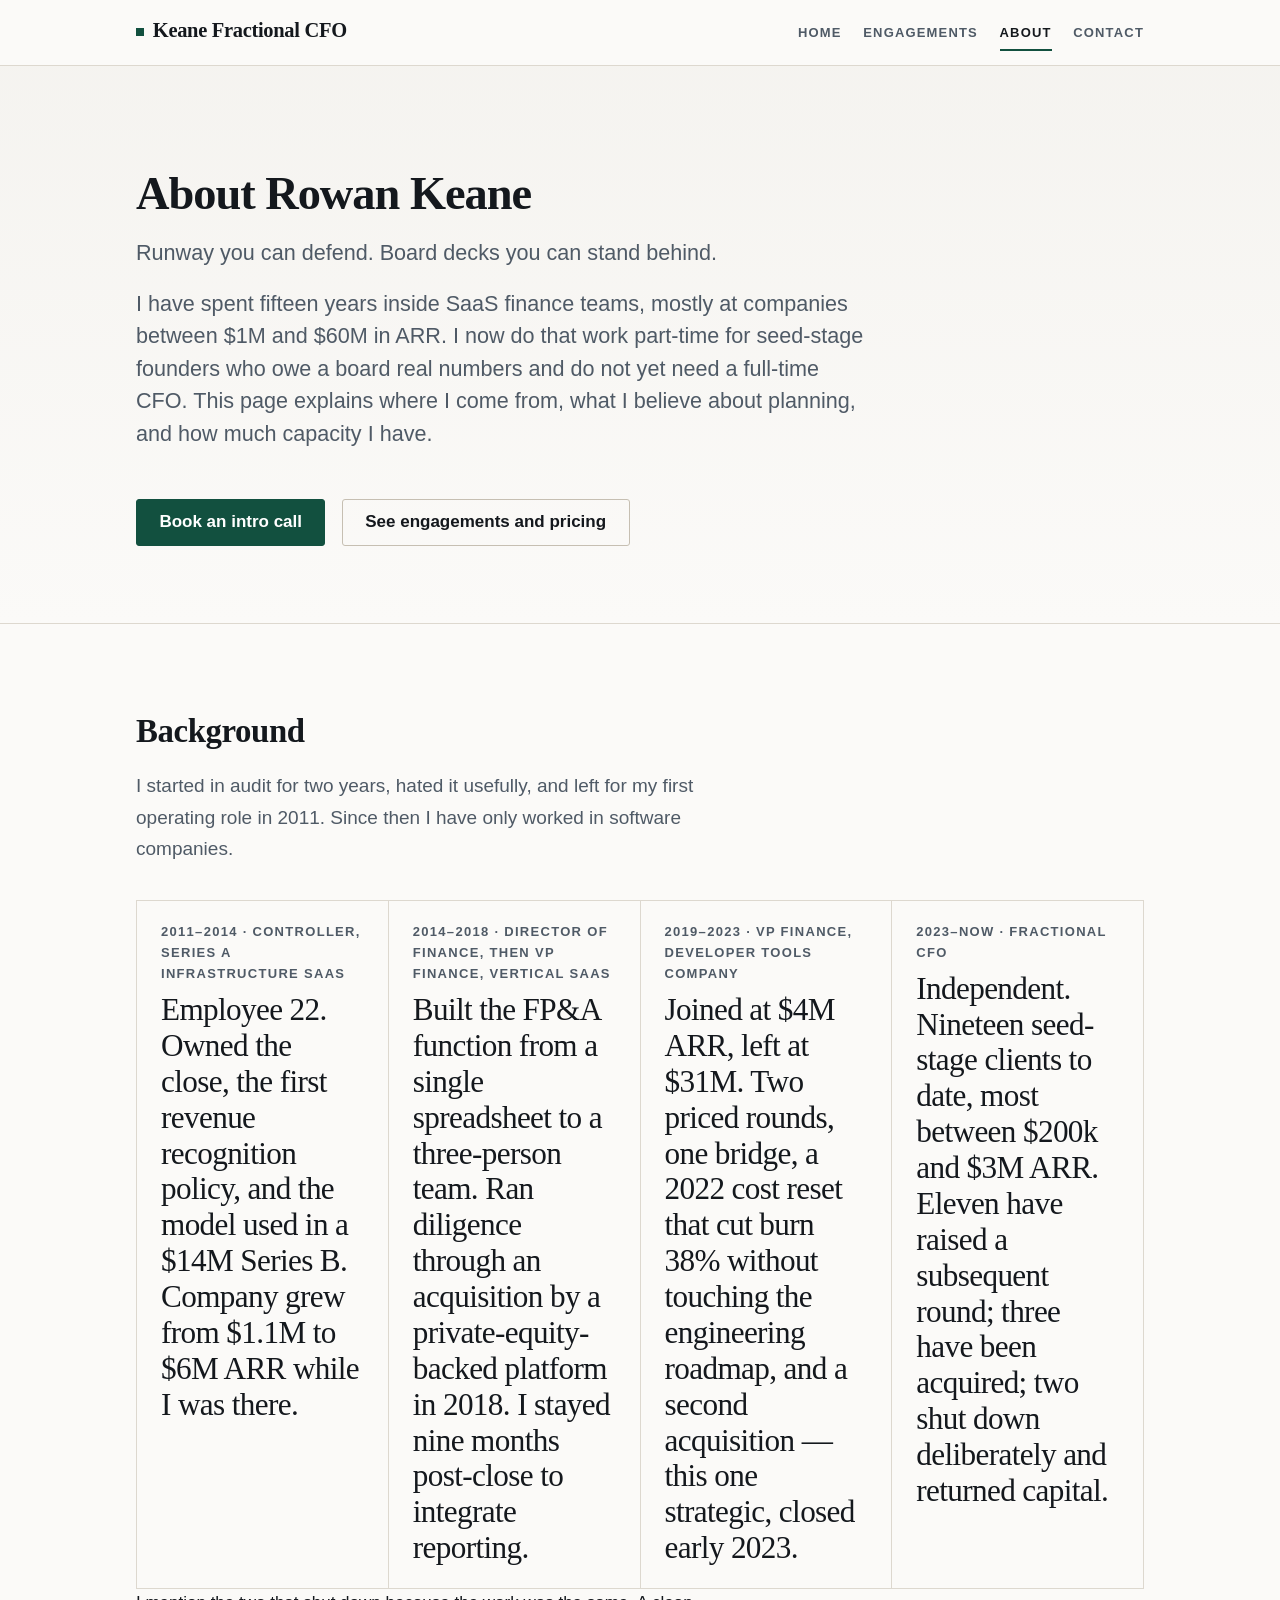
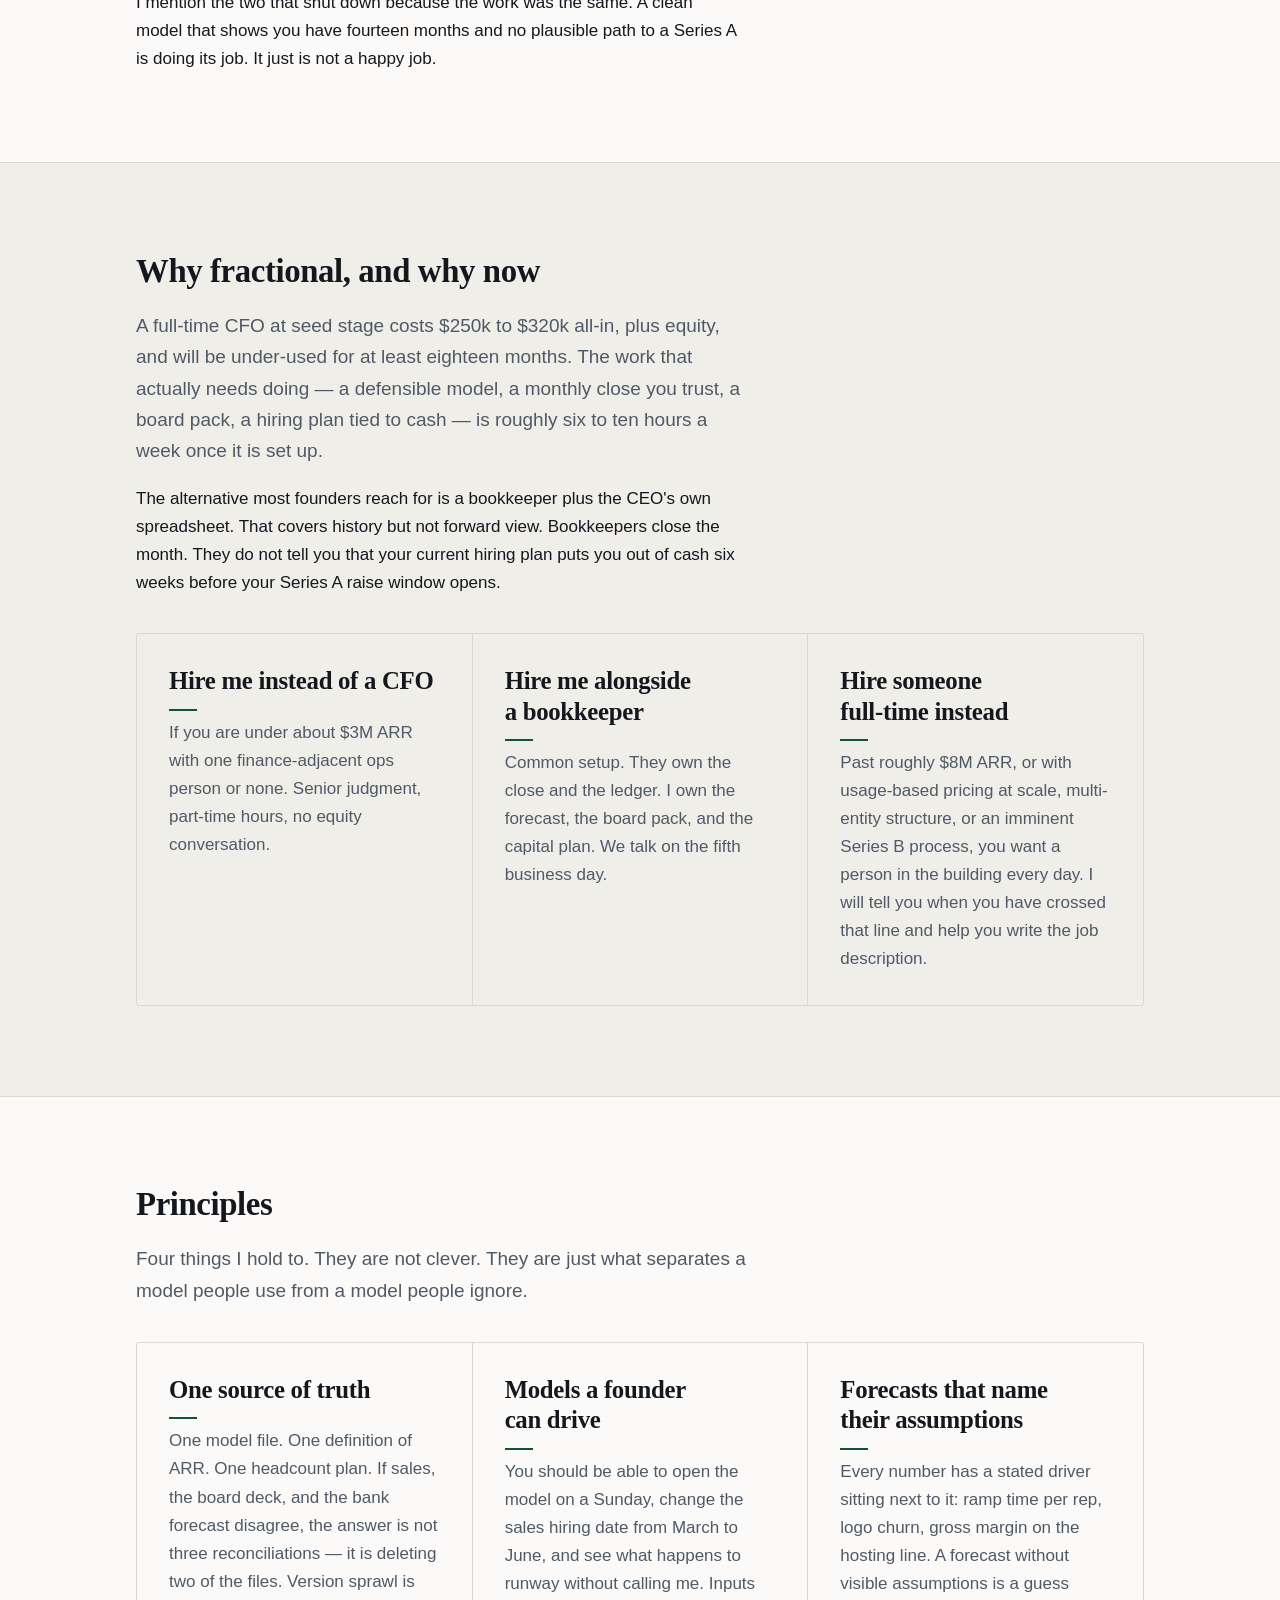
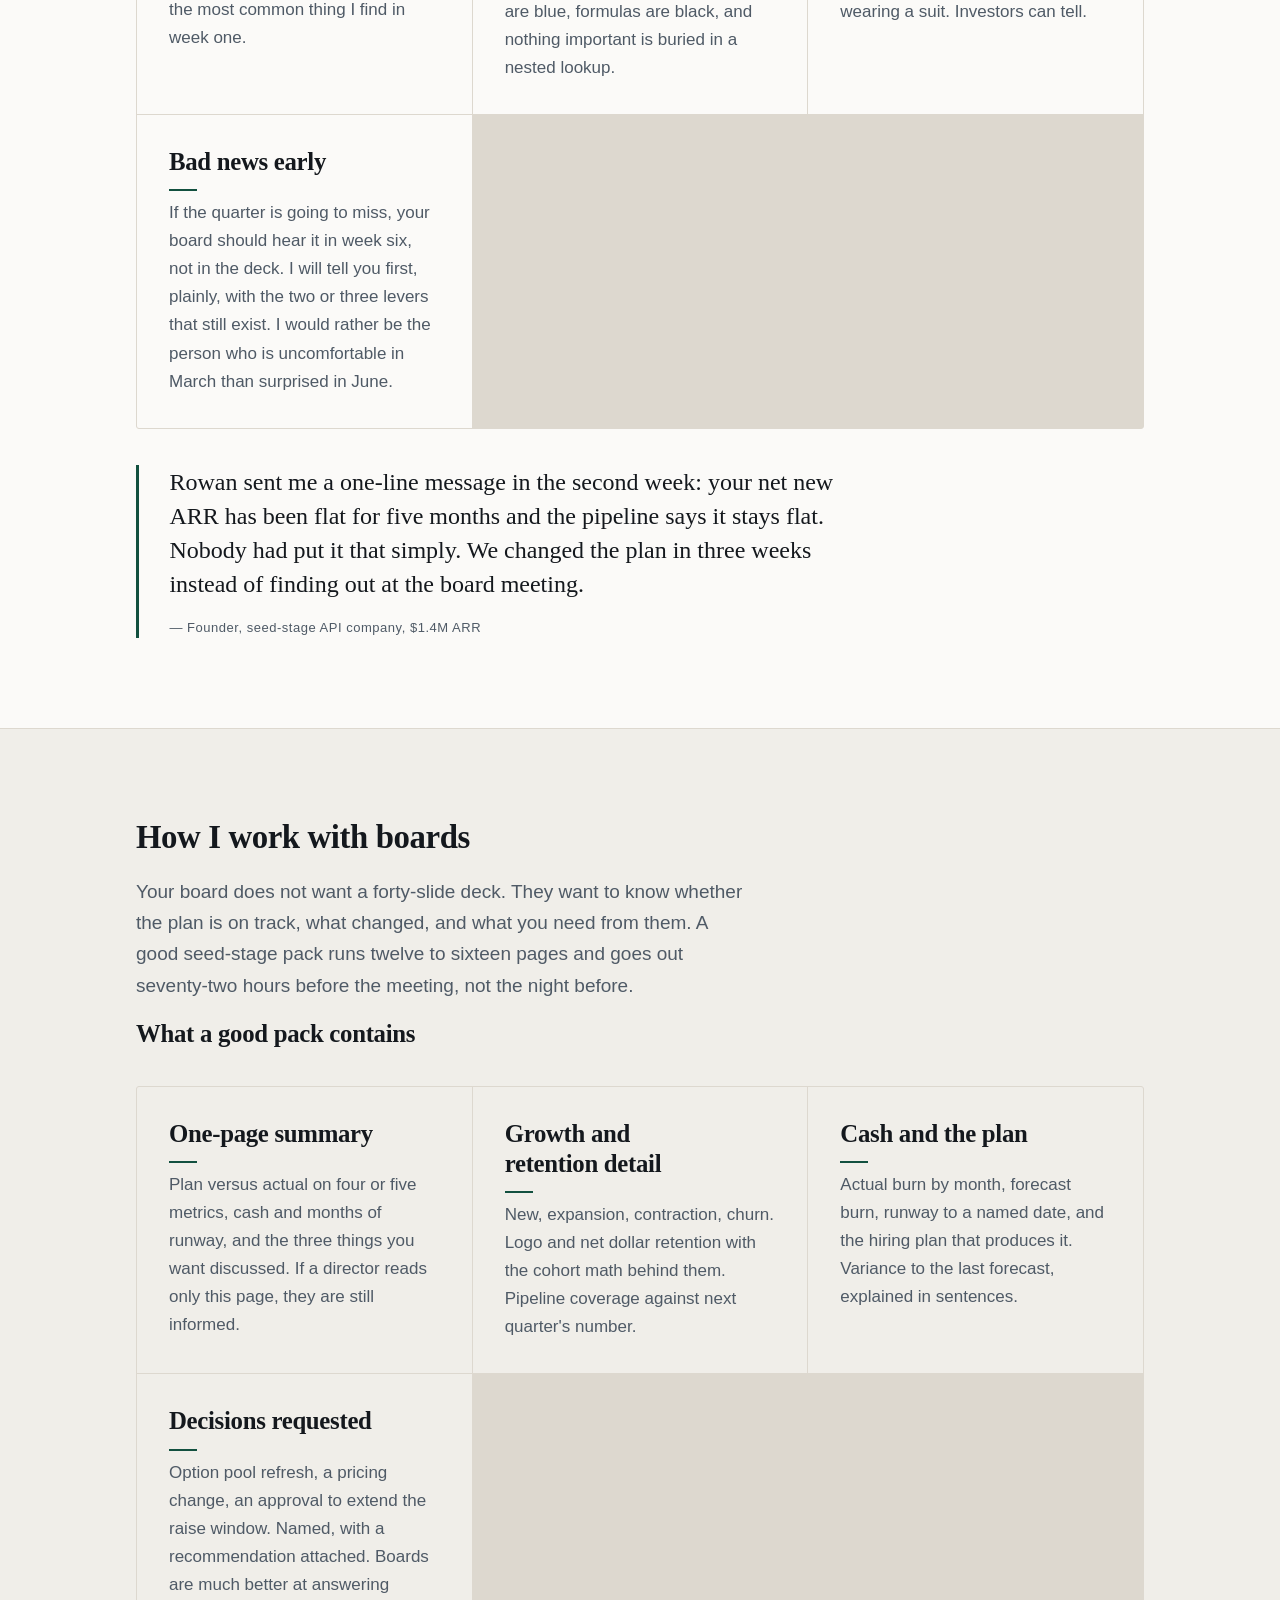
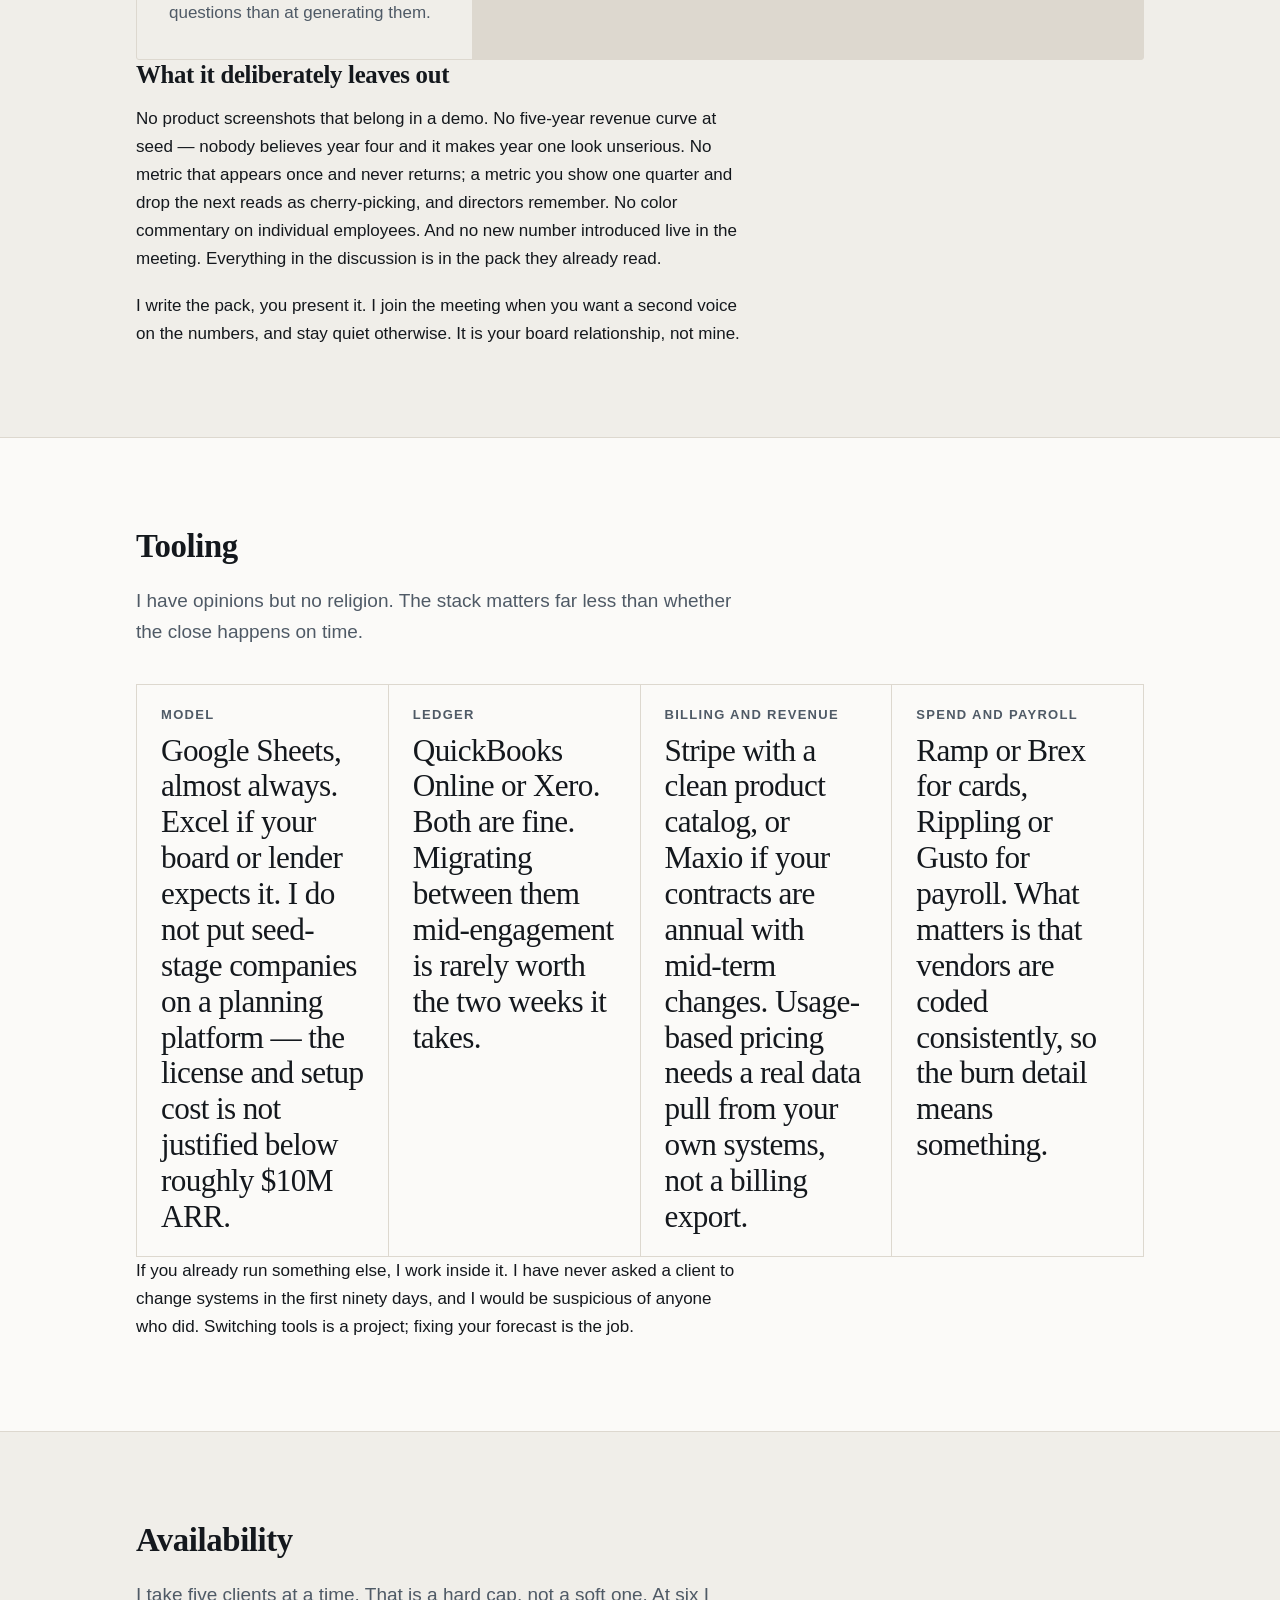
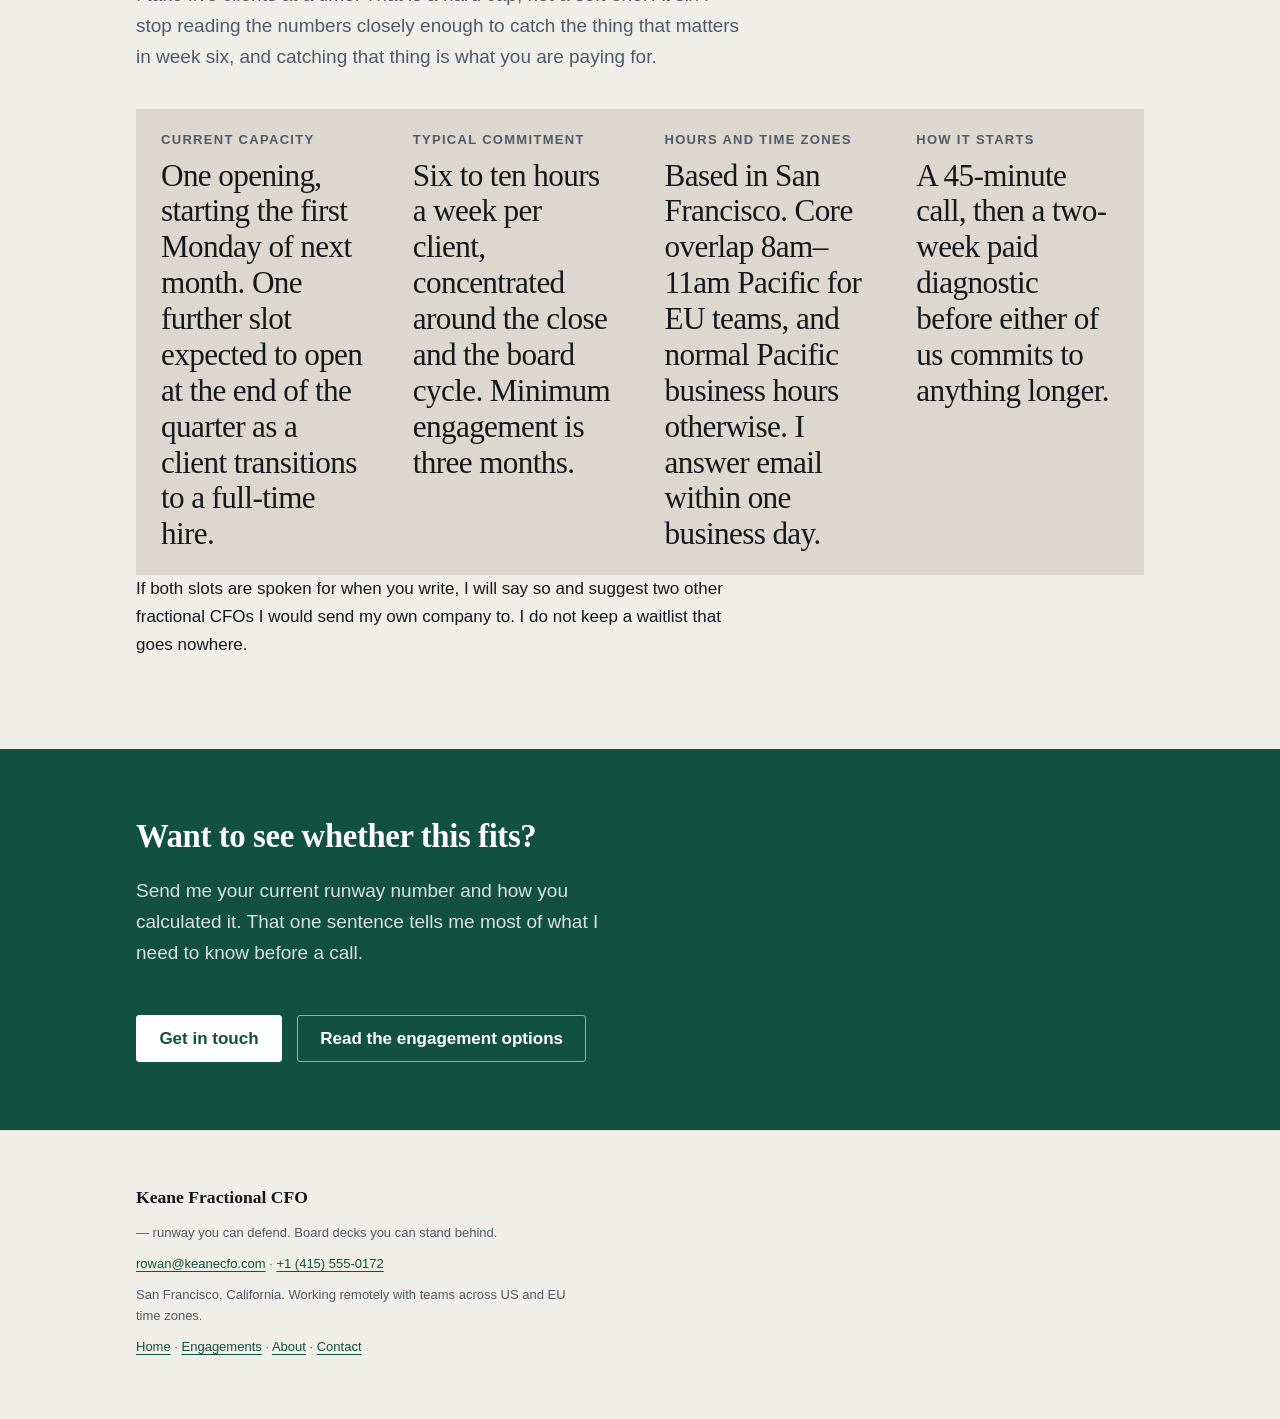
==== about.html @ 06bc9f2e "Publish Keane Fractional CFO — revision 1 Generated 4 pages for Keane Fractional CFO." ====
<!DOCTYPE html>
<html lang="en">
<head>
<meta charset="utf-8">
<meta name="viewport" content="width=device-width, initial-scale=1">
<title>About Rowan Keane — Operator Background | Keane Fractional CFO</title>
<meta name="description" content="Fifteen years in SaaS finance, from Series A controller to VP Finance through two acquisitions. How Rowan Keane builds models, runs board packs, and works with seed-stage founders.">
<link rel="stylesheet" href="assets/styles.css">
</head>
<body>
<header class="site-header">
  <div class="container header-inner">
    <a class="brand" href="index.html">Keane Fractional CFO</a>
    <nav class="site-nav">
      <a href="index.html">Home</a>
      <a href="engagements.html">Engagements</a>
      <a href="about.html" class="is-current">About</a>
      <a href="contact.html">Contact</a>
    </nav>
  </div>
</header>

<main>

  <section class="hero">
    <div class="container">
      <h1>About Rowan Keane</h1>
      <p>Runway you can defend. Board decks you can stand behind.</p>
      <p>I have spent fifteen years inside SaaS finance teams, mostly at companies between $1M and $60M in ARR. I now do that work part-time for seed-stage founders who owe a board real numbers and do not yet need a full-time CFO. This page explains where I come from, what I believe about planning, and how much capacity I have.</p>
      <p>
        <a class="button button-primary" href="contact.html">Book an intro call</a>
        <a class="button button-secondary" href="engagements.html">See engagements and pricing</a>
      </p>
    </div>
  </section>

  <section class="section">
    <div class="container">
      <h2>Background</h2>
      <p>I started in audit for two years, hated it usefully, and left for my first operating role in 2011. Since then I have only worked in software companies.</p>
      <dl class="facts">
        <div class="fact">
          <dt>2011–2014 · Controller, Series A infrastructure SaaS</dt>
          <dd>Employee 22. Owned the close, the first revenue recognition policy, and the model used in a $14M Series B. Company grew from $1.1M to $6M ARR while I was there.</dd>
        </div>
        <div class="fact">
          <dt>2014–2018 · Director of Finance, then VP Finance, vertical SaaS</dt>
          <dd>Built the FP&amp;A function from a single spreadsheet to a three-person team. Ran diligence through an acquisition by a private-equity-backed platform in 2018. I stayed nine months post-close to integrate reporting.</dd>
        </div>
        <div class="fact">
          <dt>2019–2023 · VP Finance, developer tools company</dt>
          <dd>Joined at $4M ARR, left at $31M. Two priced rounds, one bridge, a 2022 cost reset that cut burn 38% without touching the engineering roadmap, and a second acquisition — this one strategic, closed early 2023.</dd>
        </div>
        <div class="fact">
          <dt>2023–now · Fractional CFO</dt>
          <dd>Independent. Nineteen seed-stage clients to date, most between $200k and $3M ARR. Eleven have raised a subsequent round; three have been acquired; two shut down deliberately and returned capital.</dd>
        </div>
      </dl>
      <p>I mention the two that shut down because the work was the same. A clean model that shows you have fourteen months and no plausible path to a Series A is doing its job. It just is not a happy job.</p>
    </div>
  </section>

  <section class="section section-alt">
    <div class="container">
      <h2>Why fractional, and why now</h2>
      <p>A full-time CFO at seed stage costs $250k to $320k all-in, plus equity, and will be under-used for at least eighteen months. The work that actually needs doing — a defensible model, a monthly close you trust, a board pack, a hiring plan tied to cash — is roughly six to ten hours a week once it is set up.</p>
      <p>The alternative most founders reach for is a bookkeeper plus the CEO's own spreadsheet. That covers history but not forward view. Bookkeepers close the month. They do not tell you that your current hiring plan puts you out of cash six weeks before your Series A raise window opens.</p>
      <ul class="card-grid">
        <li class="card">
          <h3>Hire me instead of a CFO</h3>
          <p>If you are under about $3M ARR with one finance-adjacent ops person or none. Senior judgment, part-time hours, no equity conversation.</p>
        </li>
        <li class="card">
          <h3>Hire me alongside a bookkeeper</h3>
          <p>Common setup. They own the close and the ledger. I own the forecast, the board pack, and the capital plan. We talk on the fifth business day.</p>
        </li>
        <li class="card">
          <h3>Hire someone full-time instead</h3>
          <p>Past roughly $8M ARR, or with usage-based pricing at scale, multi-entity structure, or an imminent Series B process, you want a person in the building every day. I will tell you when you have crossed that line and help you write the job description.</p>
        </li>
      </ul>
    </div>
  </section>

  <section class="section">
    <div class="container">
      <h2>Principles</h2>
      <p>Four things I hold to. They are not clever. They are just what separates a model people use from a model people ignore.</p>
      <ul class="card-grid">
        <li class="card">
          <h3>One source of truth</h3>
          <p>One model file. One definition of ARR. One headcount plan. If sales, the board deck, and the bank forecast disagree, the answer is not three reconciliations — it is deleting two of the files. Version sprawl is the most common thing I find in week one.</p>
        </li>
        <li class="card">
          <h3>Models a founder can drive</h3>
          <p>You should be able to open the model on a Sunday, change the sales hiring date from March to June, and see what happens to runway without calling me. Inputs are blue, formulas are black, and nothing important is buried in a nested lookup.</p>
        </li>
        <li class="card">
          <h3>Forecasts that name their assumptions</h3>
          <p>Every number has a stated driver sitting next to it: ramp time per rep, logo churn, gross margin on the hosting line. A forecast without visible assumptions is a guess wearing a suit. Investors can tell.</p>
        </li>
        <li class="card">
          <h3>Bad news early</h3>
          <p>If the quarter is going to miss, your board should hear it in week six, not in the deck. I will tell you first, plainly, with the two or three levers that still exist. I would rather be the person who is uncomfortable in March than surprised in June.</p>
        </li>
      </ul>
      <blockquote class="quote">
        <p>Rowan sent me a one-line message in the second week: your net new ARR has been flat for five months and the pipeline says it stays flat. Nobody had put it that simply. We changed the plan in three weeks instead of finding out at the board meeting.</p>
        <cite>Founder, seed-stage API company, $1.4M ARR</cite>
      </blockquote>
    </div>
  </section>

  <section class="section section-alt">
    <div class="container">
      <h2>How I work with boards</h2>
      <p>Your board does not want a forty-slide deck. They want to know whether the plan is on track, what changed, and what you need from them. A good seed-stage pack runs twelve to sixteen pages and goes out seventy-two hours before the meeting, not the night before.</p>
      <h3>What a good pack contains</h3>
      <ul class="card-grid">
        <li class="card">
          <h3>One-page summary</h3>
          <p>Plan versus actual on four or five metrics, cash and months of runway, and the three things you want discussed. If a director reads only this page, they are still informed.</p>
        </li>
        <li class="card">
          <h3>Growth and retention detail</h3>
          <p>New, expansion, contraction, churn. Logo and net dollar retention with the cohort math behind them. Pipeline coverage against next quarter's number.</p>
        </li>
        <li class="card">
          <h3>Cash and the plan</h3>
          <p>Actual burn by month, forecast burn, runway to a named date, and the hiring plan that produces it. Variance to the last forecast, explained in sentences.</p>
        </li>
        <li class="card">
          <h3>Decisions requested</h3>
          <p>Option pool refresh, a pricing change, an approval to extend the raise window. Named, with a recommendation attached. Boards are much better at answering questions than at generating them.</p>
        </li>
      </ul>
      <h3>What it deliberately leaves out</h3>
      <p>No product screenshots that belong in a demo. No five-year revenue curve at seed — nobody believes year four and it makes year one look unserious. No metric that appears once and never returns; a metric you show one quarter and drop the next reads as cherry-picking, and directors remember. No color commentary on individual employees. And no new number introduced live in the meeting. Everything in the discussion is in the pack they already read.</p>
      <p>I write the pack, you present it. I join the meeting when you want a second voice on the numbers, and stay quiet otherwise. It is your board relationship, not mine.</p>
    </div>
  </section>

  <section class="section">
    <div class="container">
      <h2>Tooling</h2>
      <p>I have opinions but no religion. The stack matters far less than whether the close happens on time.</p>
      <dl class="facts">
        <div class="fact">
          <dt>Model</dt>
          <dd>Google Sheets, almost always. Excel if your board or lender expects it. I do not put seed-stage companies on a planning platform — the license and setup cost is not justified below roughly $10M ARR.</dd>
        </div>
        <div class="fact">
          <dt>Ledger</dt>
          <dd>QuickBooks Online or Xero. Both are fine. Migrating between them mid-engagement is rarely worth the two weeks it takes.</dd>
        </div>
        <div class="fact">
          <dt>Billing and revenue</dt>
          <dd>Stripe with a clean product catalog, or Maxio if your contracts are annual with mid-term changes. Usage-based pricing needs a real data pull from your own systems, not a billing export.</dd>
        </div>
        <div class="fact">
          <dt>Spend and payroll</dt>
          <dd>Ramp or Brex for cards, Rippling or Gusto for payroll. What matters is that vendors are coded consistently, so the burn detail means something.</dd>
        </div>
      </dl>
      <p>If you already run something else, I work inside it. I have never asked a client to change systems in the first ninety days, and I would be suspicious of anyone who did. Switching tools is a project; fixing your forecast is the job.</p>
    </div>
  </section>

  <section class="section section-alt">
    <div class="container">
      <h2>Availability</h2>
      <p>I take five clients at a time. That is a hard cap, not a soft one. At six I stop reading the numbers closely enough to catch the thing that matters in week six, and catching that thing is what you are paying for.</p>
      <dl class="facts">
        <div class="fact">
          <dt>Current capacity</dt>
          <dd>One opening, starting the first Monday of next month. One further slot expected to open at the end of the quarter as a client transitions to a full-time hire.</dd>
        </div>
        <div class="fact">
          <dt>Typical commitment</dt>
          <dd>Six to ten hours a week per client, concentrated around the close and the board cycle. Minimum engagement is three months.</dd>
        </div>
        <div class="fact">
          <dt>Hours and time zones</dt>
          <dd>Based in San Francisco. Core overlap 8am–11am Pacific for EU teams, and normal Pacific business hours otherwise. I answer email within one business day.</dd>
        </div>
        <div class="fact">
          <dt>How it starts</dt>
          <dd>A 45-minute call, then a two-week paid diagnostic before either of us commits to anything longer.</dd>
        </div>
      </dl>
      <p>If both slots are spoken for when you write, I will say so and suggest two other fractional CFOs I would send my own company to. I do not keep a waitlist that goes nowhere.</p>
    </div>
  </section>

  <section class="cta">
    <div class="container">
      <h2>Want to see whether this fits?</h2>
      <p>Send me your current runway number and how you calculated it. That one sentence tells me most of what I need to know before a call.</p>
      <p>
        <a class="button button-primary" href="contact.html">Get in touch</a>
        <a class="button button-secondary" href="engagements.html">Read the engagement options</a>
      </p>
    </div>
  </section>

</main>

<footer class="site-footer">
  <div class="container">
    <p><strong>Keane Fractional CFO</strong> — runway you can defend. Board decks you can stand behind.</p>
    <p><a href="mailto:rowan@keanecfo.com">rowan@keanecfo.com</a> · <a href="tel:+14155550172">+1 (415) 555-0172</a></p>
    <p>San Francisco, California. Working remotely with teams across US and EU time zones.</p>
    <p><a href="index.html">Home</a> · <a href="engagements.html">Engagements</a> · <a href="about.html">About</a> · <a href="contact.html">Contact</a></p>
  </div>
</footer>
</body>
</html>
---- assets/styles.css ----
:root {
  --bg: #fbfaf8;
  --surface: #f0eee9;
  --text: #14181d;
  --muted: #4f5a66;
  --accent: #12503f;
  --accent-contrast: #ffffff;

  --accent-quiet: #e3ece7;
  --line: #ddd8cf;
  --line-strong: #c6bfb2;

  --font-head: "Iowan Old Style", Georgia, "Times New Roman", Times, serif;
  --font-body: -apple-system, BlinkMacSystemFont, "Segoe UI", Roboto,
    "Helvetica Neue", Arial, sans-serif;

  --step--1: 0.8125rem;
  --step-0: 1.0625rem;
  --step-1: 1.1875rem;
  --step-2: clamp(1.3rem, 1.1rem + 0.8vw, 1.55rem);
  --step-3: clamp(1.55rem, 1.25rem + 1.4vw, 2.05rem);
  --step-4: clamp(1.95rem, 1.5rem + 2.3vw, 2.9rem);

  --container: 68rem;
  --gutter: clamp(1.15rem, 4vw, 2.5rem);
  --section-y: clamp(3.25rem, 7vw, 5.75rem);
  --radius: 3px;
}

@media (prefers-color-scheme: dark) {
  :root {
    --bg: #10151a;
    --surface: #182027;
    --text: #edf1f4;
    --muted: #a7b3bf;
    --accent: #5cc3a1;
    --accent-contrast: #0a1712;

    --accent-quiet: #172a25;
    --line: #2a343d;
    --line-strong: #3d4a55;
  }
}

*,
*::before,
*::after {
  box-sizing: border-box;
}

html {
  -webkit-text-size-adjust: 100%;
  scroll-behavior: smooth;
}

body {
  margin: 0;
  background-color: var(--bg);
  color: var(--text);
  font-family: var(--font-body);
  font-size: var(--step-0);
  line-height: 1.65;
  -webkit-font-smoothing: antialiased;
  text-underline-offset: 0.18em;
}

h1,
h2,
h3,
h4 {
  font-family: var(--font-head);
  font-weight: 600;
  line-height: 1.14;
  letter-spacing: -0.012em;
  margin: 0 0 0.6em;
  text-wrap: balance;
}

h1 {
  font-size: var(--step-4);
  letter-spacing: -0.022em;
}

h2 {
  font-size: var(--step-3);
}

h3 {
  font-size: var(--step-2);
  line-height: 1.22;
}

h4 {
  font-size: var(--step-1);
}

p,
ul,
ol,
dl,
figure,
table {
  margin: 0 0 1.15rem;
}

p:last-child,
ul:last-child,
ol:last-child {
  margin-bottom: 0;
}

main p,
main li {
  max-width: 64ch;
}

a {
  color: var(--accent);
  text-decoration-thickness: 1px;
}

a:hover {
  text-decoration-thickness: 2px;
}

strong {
  font-weight: 650;
}

em {
  font-style: italic;
}

small {
  font-size: var(--step--1);
}

img,
svg {
  max-width: 100%;
  height: auto;
}

hr {
  border: 0;
  border-top: 1px solid var(--line);
  margin: 2.5rem 0;
}

:focus-visible {
  outline: 2px solid var(--accent);
  outline-offset: 3px;
  border-radius: 2px;
}

::selection {
  background: var(--accent);
  color: var(--accent-contrast);
}

/* ---------- layout ---------- */

.container {
  width: 100%;
  max-width: var(--container);
  margin-inline: auto;
  padding-inline: var(--gutter);
}

main > section + section {
  border-top: 1px solid var(--line);
}

.section {
  padding-block: var(--section-y);
}

.section-alt {
  background-color: var(--surface);
  border-top: 1px solid var(--line);
}

.section > .container > h2,
.section-alt > .container > h2 {
  max-width: 36ch;
}

.section > .container > h2 + p,
.section-alt > .container > h2 + p {
  font-size: var(--step-1);
  color: var(--muted);
  max-width: 58ch;
}

/* ---------- header ---------- */

.site-header {
  position: sticky;
  top: 0;
  z-index: 20;
  background-color: color-mix(in srgb, var(--bg) 92%, transparent);
  backdrop-filter: blur(8px);
  border-bottom: 1px solid var(--line);
}

.header-inner {
  display: flex;
  flex-wrap: wrap;
  align-items: baseline;
  justify-content: space-between;
  gap: 0.35rem 1.5rem;
  padding-block: 0.9rem;
}

.brand {
  font-family: var(--font-head);
  font-size: 1.28rem;
  font-weight: 600;
  letter-spacing: -0.015em;
  color: var(--text);
  text-decoration: none;
  white-space: nowrap;
}

.brand::before {
  content: "";
  display: inline-block;
  width: 0.5rem;
  height: 0.5rem;
  margin-right: 0.55rem;
  background: var(--accent);
  vertical-align: 0.06em;
}

.brand:hover {
  color: var(--accent);
}

.site-nav {
  display: flex;
  flex-wrap: wrap;
  gap: 0.15rem 1.35rem;
  margin-left: auto;
}

.site-nav a {
  display: inline-block;
  padding: 0.3rem 0;
  font-size: var(--step--1);
  letter-spacing: 0.09em;
  text-transform: uppercase;
  font-weight: 600;
  color: var(--muted);
  text-decoration: none;
  border-bottom: 2px solid transparent;
}

.site-nav a:hover {
  color: var(--text);
  border-bottom-color: var(--line-strong);
}

.site-nav a.is-current {
  color: var(--text);
  border-bottom-color: var(--accent);
}

/* ---------- hero ---------- */

.hero {
  padding-block: clamp(3rem, 8vw, 6.5rem) clamp(2.75rem, 6vw, 5rem);
  background-image: linear-gradient(
    to bottom,
    color-mix(in srgb, var(--surface) 55%, var(--bg)),
    var(--bg)
  );
}

.hero .container > * {
  max-width: 46rem;
}

.hero h1 {
  margin-bottom: 1rem;
}

.hero p {
  font-size: clamp(1.12rem, 1rem + 0.5vw, 1.35rem);
  line-height: 1.5;
  color: var(--muted);
  max-width: 34rem;
}

.hero p strong {
  color: var(--text);
}

.hero .button {
  margin-top: 1.9rem;
  margin-right: 0.65rem;
}

.hero .facts {
  margin-top: clamp(2.5rem, 6vw, 3.75rem);
  max-width: none;
}

.hero svg {
  display: block;
  margin-top: 2.5rem;
  color: var(--accent);
}

/* ---------- buttons ---------- */

.button {
  display: inline-block;
  padding: 0.72rem 1.4rem;
  border: 1px solid transparent;
  border-radius: var(--radius);
  font-size: var(--step-0);
  font-weight: 600;
  line-height: 1.3;
  text-decoration: none;
  cursor: pointer;
  transition: background-color 140ms ease, color 140ms ease,
    border-color 140ms ease, transform 140ms ease;
}

.button-primary {
  background-color: var(--accent);
  border-color: var(--accent);
  color: var(--accent-contrast);
}

.button-primary:hover {
  background-color: color-mix(in srgb, var(--accent) 84%, var(--text));
  border-color: color-mix(in srgb, var(--accent) 84%, var(--text));
  transform: translateY(-1px);
}

.button-secondary {
  background-color: transparent;
  border-color: var(--line-strong);
  color: var(--text);
}

.button-secondary:hover {
  border-color: var(--accent);
  color: var(--accent);
  transform: translateY(-1px);
}

.button:active {
  transform: none;
}

/* ---------- card grid ---------- */

.card-grid {
  list-style: none;
  margin: 2.25rem 0 0;
  padding: 0;
  display: grid;
  gap: 1px;
  background-color: var(--line);
  border: 1px solid var(--line);
  border-radius: var(--radius);
  overflow: hidden;
  grid-template-columns: repeat(auto-fit, minmax(16rem, 1fr));
}

.card {
  background-color: var(--bg);
  padding: clamp(1.4rem, 3vw, 2rem);
  display: flex;
  flex-direction: column;
}

.section-alt .card {
  background-color: var(--surface);
}

.card h3 {
  margin-bottom: 0.5rem;
}

.card h3::after {
  content: "";
  display: block;
  width: 1.75rem;
  height: 2px;
  margin-top: 0.75rem;
  background-color: var(--accent);
}

.card p {
  color: var(--muted);
  margin-bottom: 0.8rem;
  max-width: 42ch;
}

.card p:last-child {
  margin-bottom: 0;
}

.card a {
  font-weight: 600;
}

/* ---------- facts ---------- */

.facts {
  display: grid;
  gap: 1px;
  background-color: var(--line);
  border-top: 1px solid var(--line);
  border-bottom: 1px solid var(--line);
  margin: 2.25rem 0 0;
  grid-template-columns: repeat(auto-fit, minmax(11rem, 1fr));
}

.fact {
  background-color: var(--bg);
  padding: 1.2rem clamp(1rem, 2.5vw, 1.5rem) 1.35rem;
}

.section-alt .fact,
.hero .fact {
  background-color: transparent;
}

.fact dt {
  font-size: var(--step--1);
  text-transform: uppercase;
  letter-spacing: 0.1em;
  font-weight: 600;
  color: var(--muted);
  margin-bottom: 0.45rem;
}

.fact dd {
  margin: 0;
  font-family: var(--font-head);
  font-size: clamp(1.45rem, 1.2rem + 1vw, 1.95rem);
  line-height: 1.15;
  letter-spacing: -0.02em;
  font-variant-numeric: tabular-nums;
}

.fact dd small,
.fact dd span {
  display: block;
  font-family: var(--font-body);
  font-size: var(--step--1);
  letter-spacing: 0;
  color: var(--muted);
  margin-top: 0.4rem;
  line-height: 1.5;
}

/* ---------- quote ---------- */

.quote {
  margin: 2.25rem 0 0;
  padding: 0 0 0 clamp(1.1rem, 3vw, 1.9rem);
  border-left: 3px solid var(--accent);
  max-width: 44rem;
}

.quote p {
  font-family: var(--font-head);
  font-size: clamp(1.2rem, 1.05rem + 0.7vw, 1.5rem);
  line-height: 1.42;
  margin-bottom: 1rem;
}

.quote cite {
  display: block;
  font-style: normal;
  font-size: var(--step--1);
  letter-spacing: 0.04em;
  color: var(--muted);
}

.quote cite::before {
  content: "— ";
}

/* ---------- cta ---------- */

.cta {
  background-color: var(--accent);
  color: var(--accent-contrast);
  padding-block: clamp(2.75rem, 6vw, 4.25rem);
  border-top: 1px solid var(--accent) !important;
}

.cta h2 {
  max-width: 34ch;
}

.cta p {
  color: color-mix(in srgb, var(--accent-contrast) 84%, var(--accent));
  font-size: var(--step-1);
  max-width: 48ch;
}

.cta .button {
  margin-top: 1.75rem;
  margin-right: 0.6rem;
}

.cta .button-primary {
  background-color: var(--accent-contrast);
  border-color: var(--accent-contrast);
  color: var(--accent);
}

.cta .button-primary:hover {
  background-color: color-mix(in srgb, var(--accent-contrast) 88%, var(--accent));
  border-color: color-mix(in srgb, var(--accent-contrast) 88%, var(--accent));
}

.cta .button-secondary {
  border-color: color-mix(in srgb, var(--accent-contrast) 55%, var(--accent));
  color: var(--accent-contrast);
}

.cta .button-secondary:hover {
  border-color: var(--accent-contrast);
  background-color: color-mix(in srgb, var(--accent-contrast) 12%, transparent);
  color: var(--accent-contrast);
}

.cta a:not(.button) {
  color: var(--accent-contrast);
}

/* ---------- form ---------- */

.form {
  margin-top: 2.25rem;
  max-width: 34rem;
  display: grid;
  gap: 1.25rem;
}

.field {
  display: grid;
  gap: 0.4rem;
}

.field label {
  font-size: var(--step--1);
  font-weight: 600;
  letter-spacing: 0.06em;
  text-transform: uppercase;
  color: var(--muted);
}

.form input,
.form select,
.form textarea {
  width: 100%;
  font: inherit;
  color: var(--text);
  background-color: var(--bg);
  border: 1px solid var(--line-strong);
  border-radius: var(--radius);
  padding: 0.7rem 0.8rem;
  transition: border-color 140ms ease, box-shadow 140ms ease;
}

.form textarea {
  min-height: 9rem;
  resize: vertical;
}

.form input:focus,
.form select:focus,
.form textarea:focus {
  outline: none;
  border-color: var(--accent);
  box-shadow: 0 0 0 3px var(--accent-quiet);
}

.form input::placeholder,
.form textarea::placeholder {
  color: color-mix(in srgb, var(--muted) 75%, var(--bg));
}

.field p,
.form > p {
  font-size: var(--step--1);
  color: var(--muted);
  margin: 0;
  max-width: 52ch;
}

.form .button {
  justify-self: start;
}

/* ---------- footer ---------- */

.site-footer {
  border-top: 1px solid var(--line);
  background-color: var(--surface);
  padding-block: clamp(2.25rem, 5vw, 3.25rem);
  font-size: var(--step--1);
  color: var(--muted);
}

.site-footer p {
  max-width: 60ch;
  margin-bottom: 0.6rem;
}

.site-footer a {
  color: var(--accent);
}

.site-footer strong {
  display: block;
  font-family: var(--font-head);
  font-size: 1.1rem;
  font-weight: 600;
  color: var(--text);
  margin-bottom: 0.6rem;
}

.site-footer nav {
  display: flex;
  flex-wrap: wrap;
  gap: 0.35rem 1.2rem;
  margin-top: 1.1rem;
  padding-top: 1.1rem;
  border-top: 1px solid var(--line-strong);
}

/* ---------- small screens ---------- */

@media (max-width: 34rem) {
  .header-inner {
    padding-block: 0.75rem;
  }

  .site-nav {
    width: 100%;
    margin-left: 0;
    gap: 0 1rem;
    justify-content: flex-start;
  }

  .site-nav a {
    padding-block: 0.4rem;
  }

  .hero .button,
  .cta .button {
    display: block;
    text-align: center;
    margin-right: 0;
    margin-top: 0.7rem;
  }

  .hero .button:first-of-type,
  .cta .button:first-of-type {
    margin-top: 1.6rem;
  }
}

@media (min-width: 48rem) {
  .facts {
    border-inline: 1px solid var(--line);
  }
}

/* ---------- motion ---------- */

@media (prefers-reduced-motion: reduce) {
  html {
    scroll-behavior: auto;
  }

  *,
  *::before,
  *::after {
    animation-duration: 0.01ms !important;
    animation-iteration-count: 1 !important;
    transition-duration: 0.01ms !important;
    scroll-behavior: auto !important;
  }

  .button:hover {
    transform: none;
  }
}

/* ---------- print ---------- */

@media print {
  .site-header,
  .cta {
    position: static;
    background: none;
    color: #000;
  }

  body {
    background: #fff;
    color: #000;
  }
}
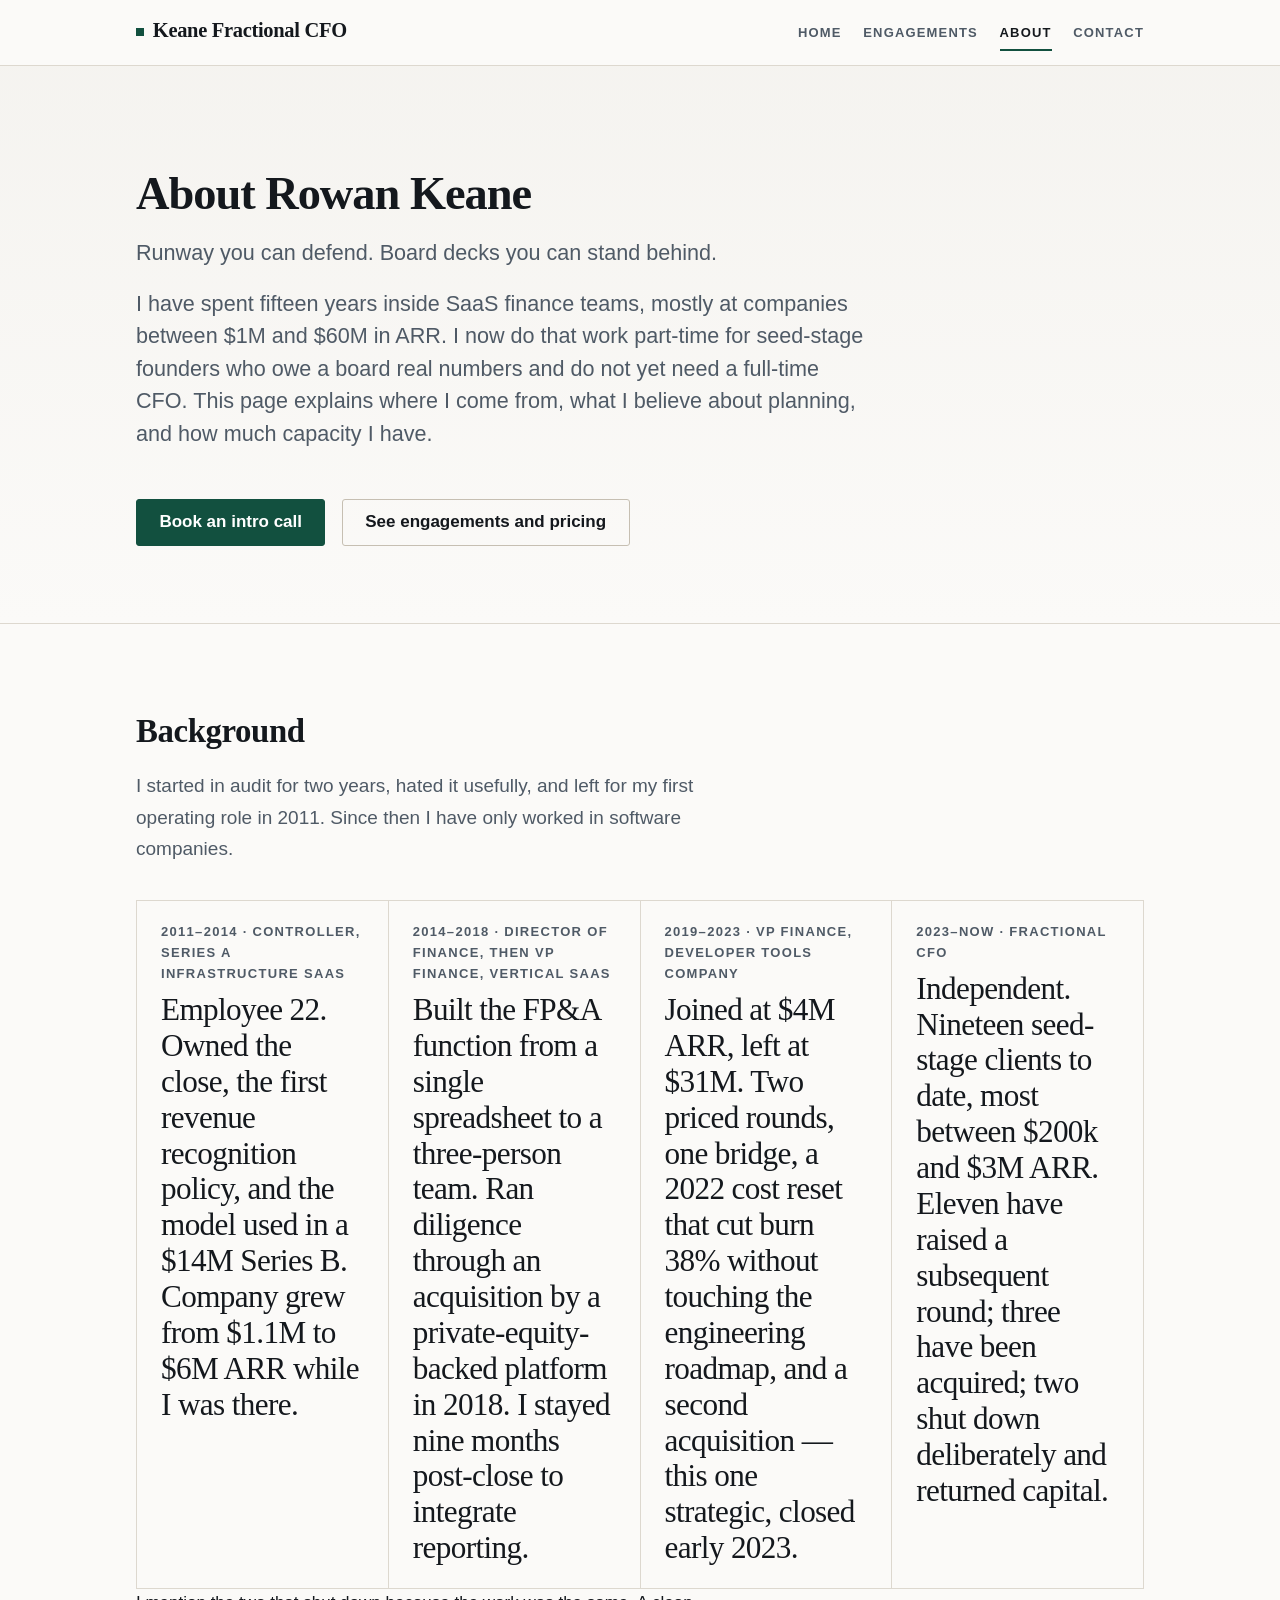
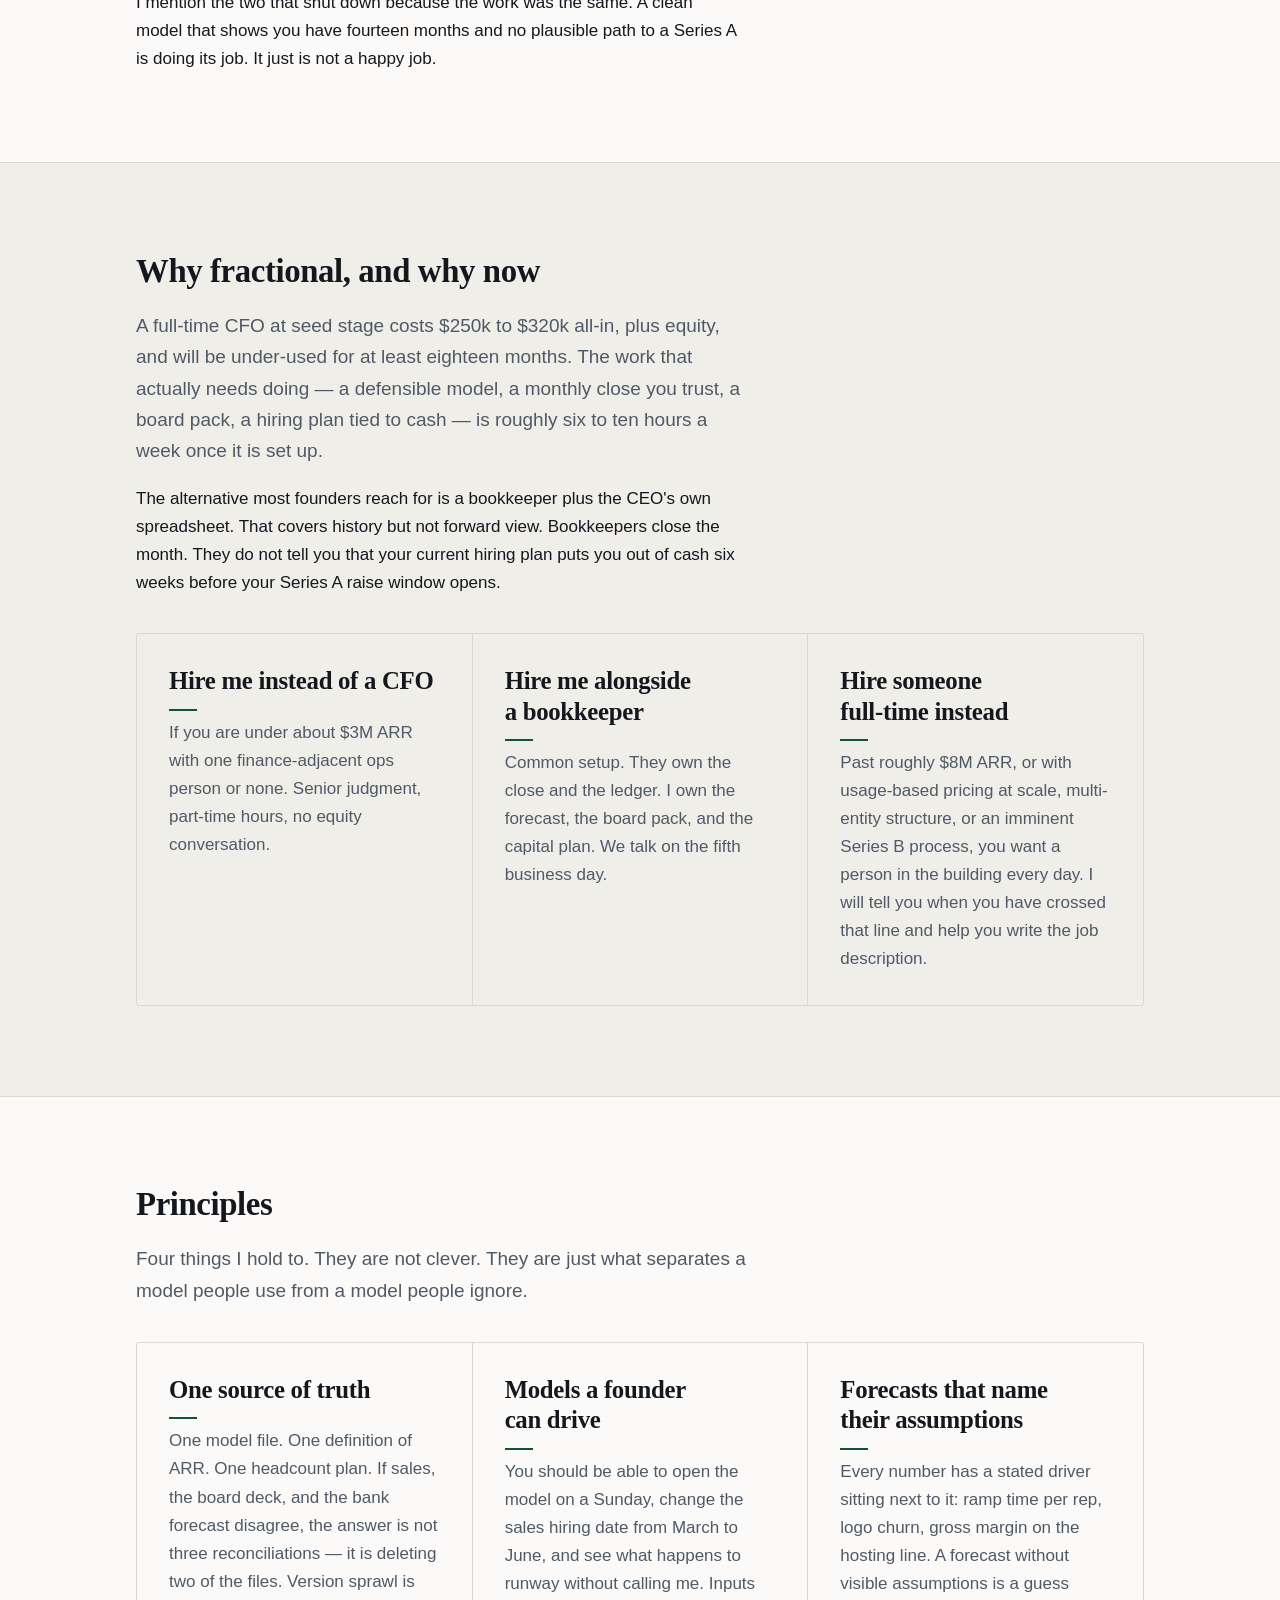
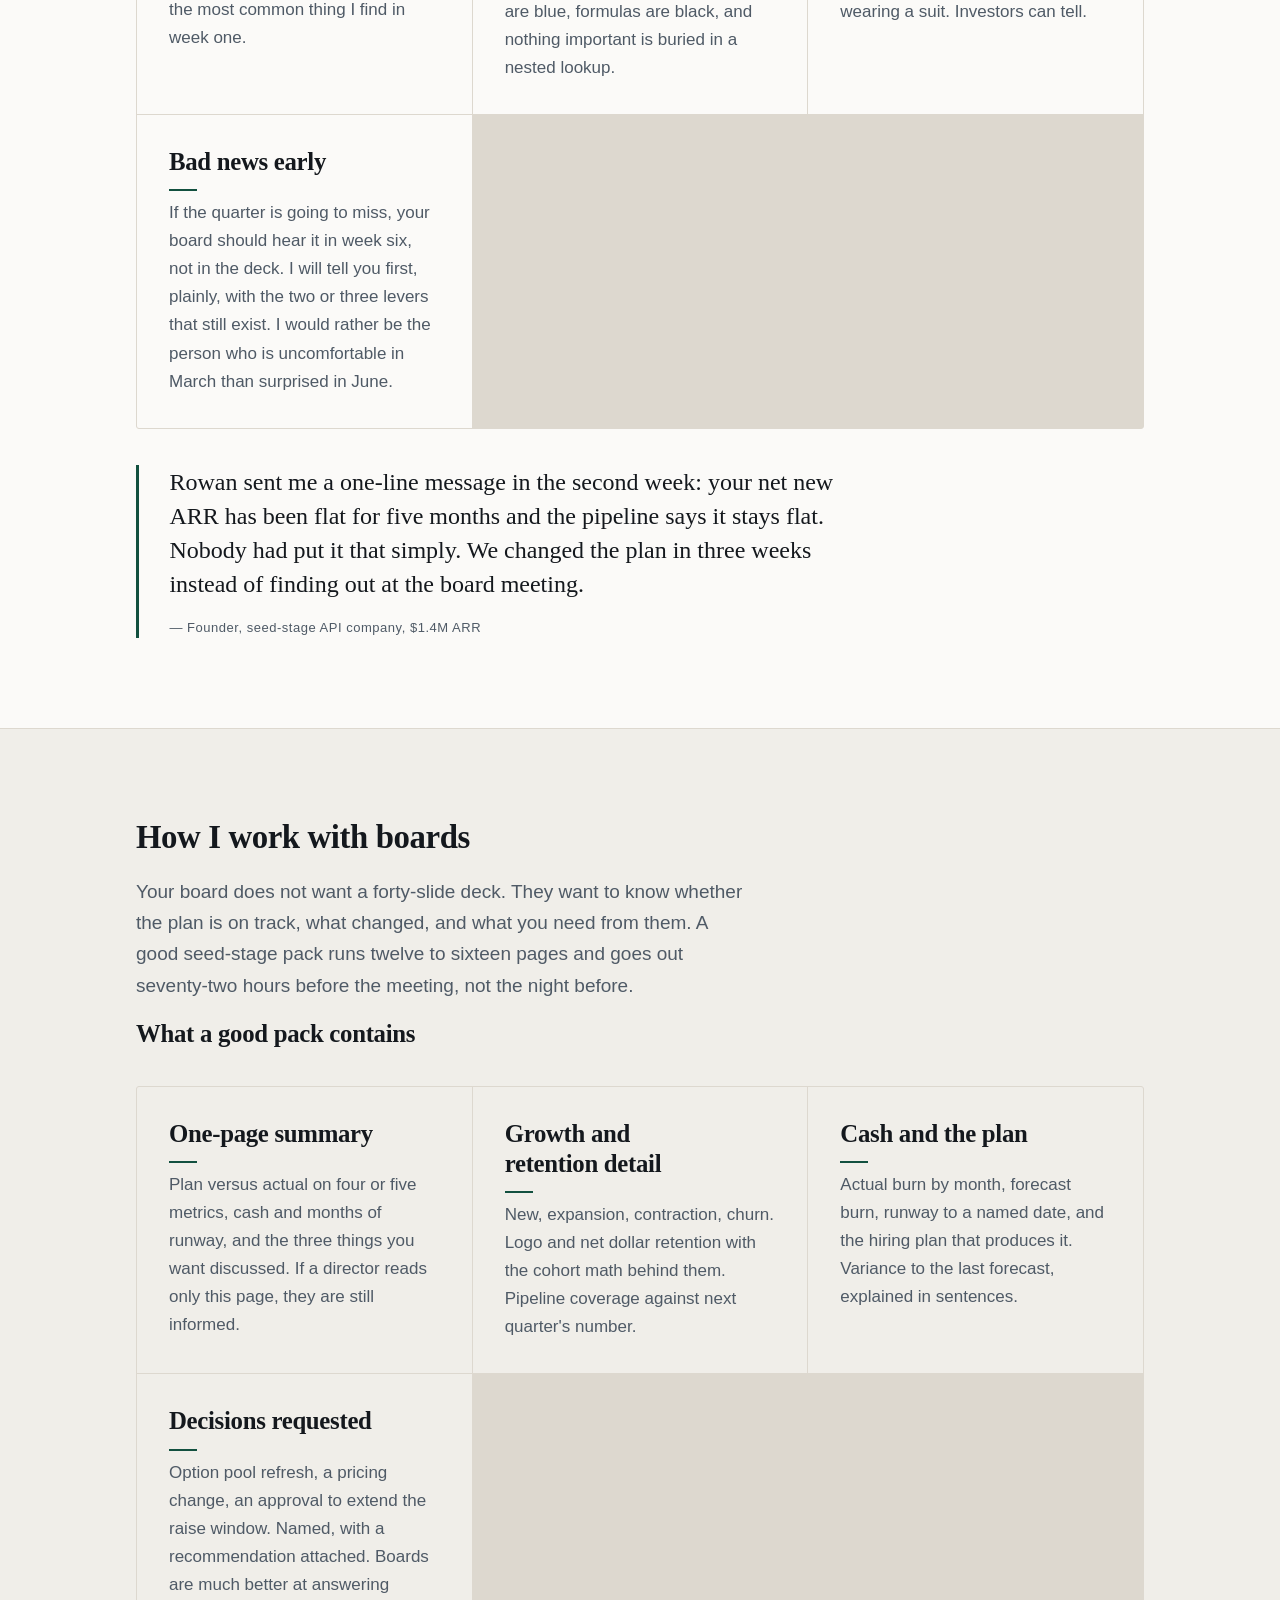
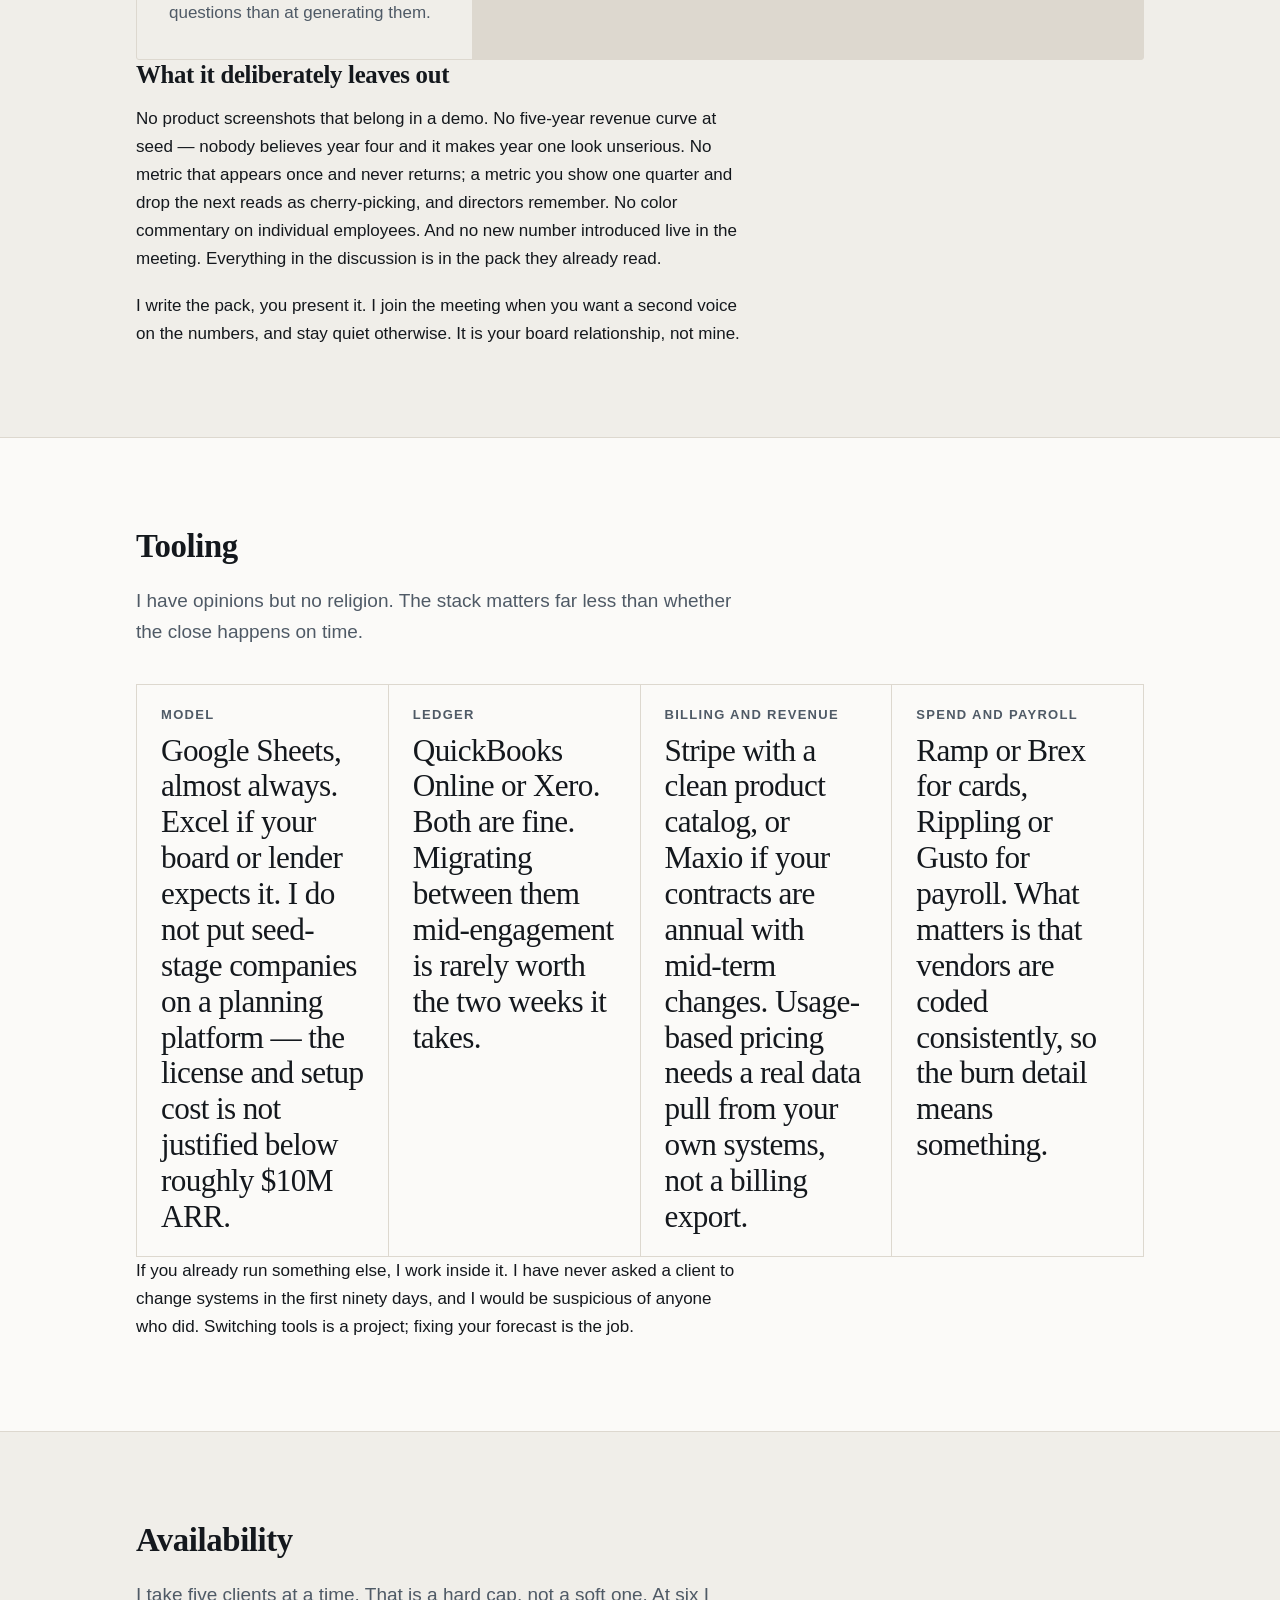
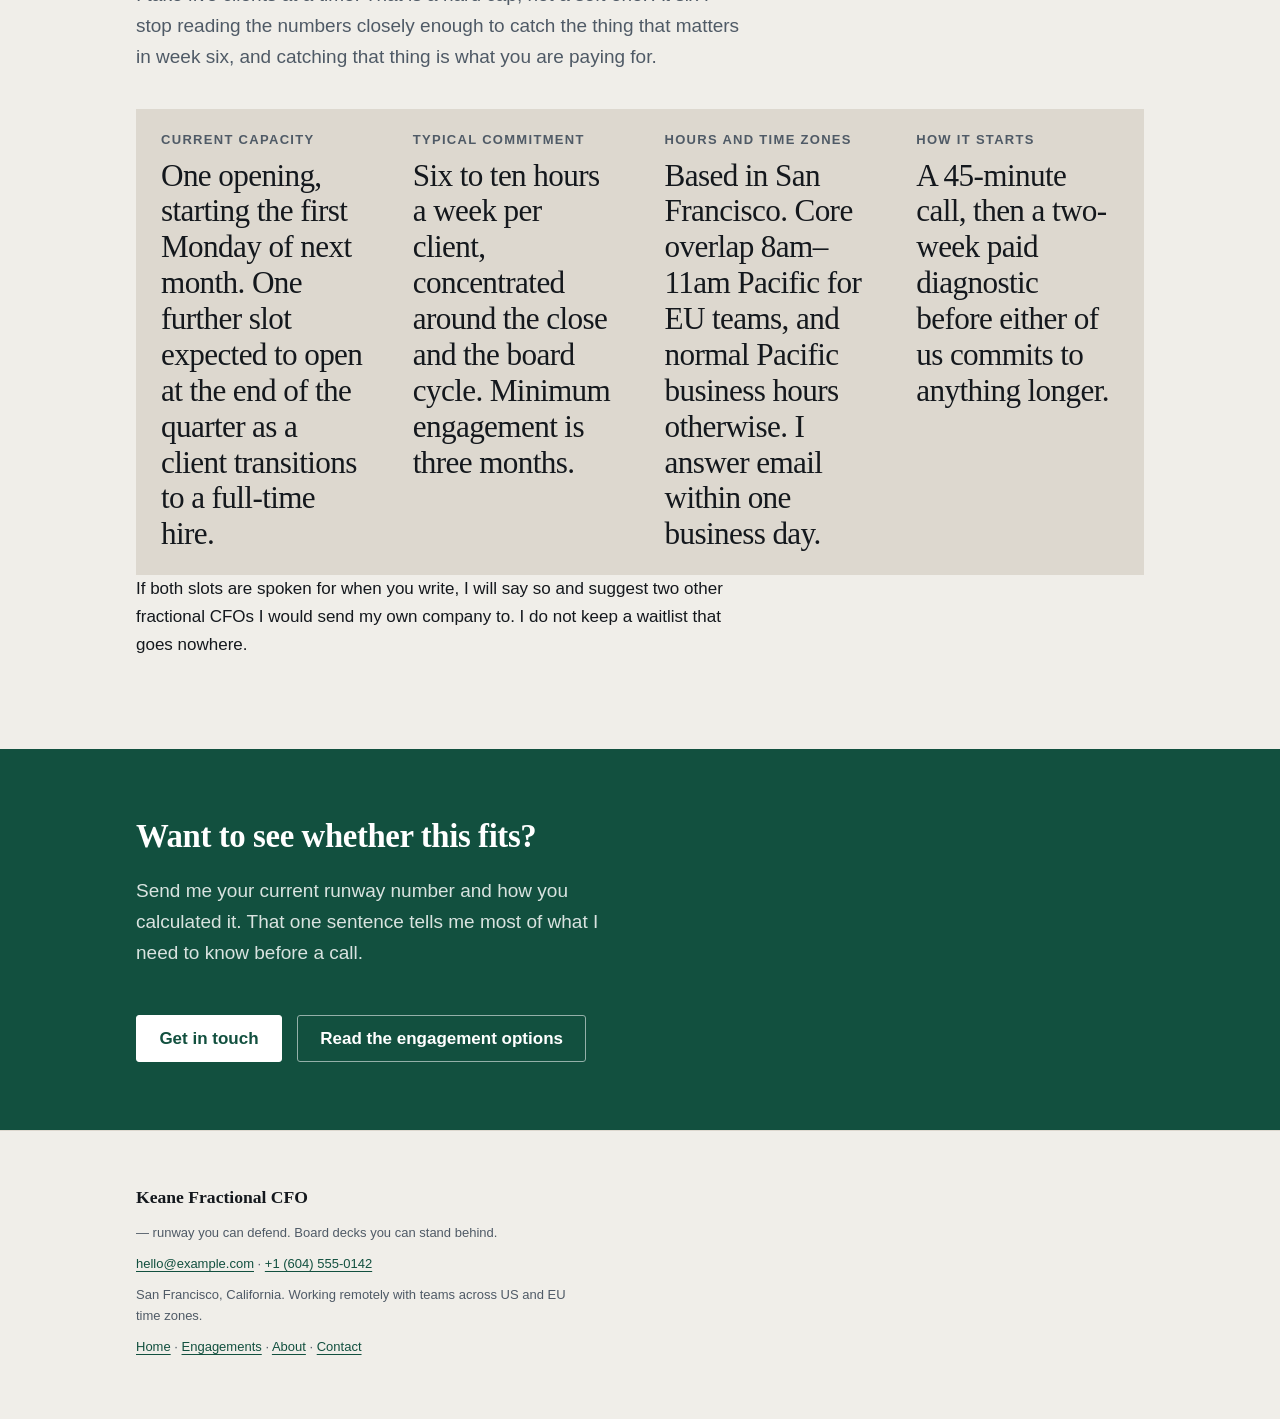
==== commit 1047dc82: "Publish Keane Fractional CFO — revision 3 The contact details (email, phone, any street address) app" ====
--- a/about.html
+++ b/about.html
@@ -4,6 +4,8 @@
 <meta charset="utf-8">
 <meta name="viewport" content="width=device-width, initial-scale=1">
 <title>About Rowan Keane — Operator Background | Keane Fractional CFO</title>
+<link rel="icon" href="data:image/svg+xml,%3Csvg xmlns='http://www.w3.org/2000/svg' viewBox='0 0 32 32'%3E%3Crect width='32' height='32' rx='6' fill='%2312503f'/%3E%3Ctext x='16' y='23' font-family='Georgia,Times New Roman,serif' font-size='20' font-weight='700' text-anchor='middle' fill='%23ffffff'%3EK%3C/text%3E%3C/svg%3E">
+<link rel="apple-touch-icon" href="data:image/svg+xml,%3Csvg xmlns='http://www.w3.org/2000/svg' viewBox='0 0 32 32'%3E%3Crect width='32' height='32' fill='%2312503f'/%3E%3Ctext x='16' y='23' font-family='Georgia,Times New Roman,serif' font-size='20' font-weight='700' text-anchor='middle' fill='%23ffffff'%3EK%3C/text%3E%3C/svg%3E">
 <meta name="description" content="Fifteen years in SaaS finance, from Series A controller to VP Finance through two acquisitions. How Rowan Keane builds models, runs board packs, and works with seed-stage founders.">
 <link rel="stylesheet" href="assets/styles.css">
 </head>
@@ -208,7 +210,7 @@
 <footer class="site-footer">
   <div class="container">
     <p><strong>Keane Fractional CFO</strong> — runway you can defend. Board decks you can stand behind.</p>
-    <p><a href="mailto:rowan@keanecfo.com">rowan@keanecfo.com</a> · <a href="tel:+14155550172">+1 (415) 555-0172</a></p>
+    <p><a href="mailto:hello@example.com">hello@example.com</a> · <a href="tel:+16045550142">+1 (604) 555-0142</a></p>
     <p>San Francisco, California. Working remotely with teams across US and EU time zones.</p>
     <p><a href="index.html">Home</a> · <a href="engagements.html">Engagements</a> · <a href="about.html">About</a> · <a href="contact.html">Contact</a></p>
   </div>
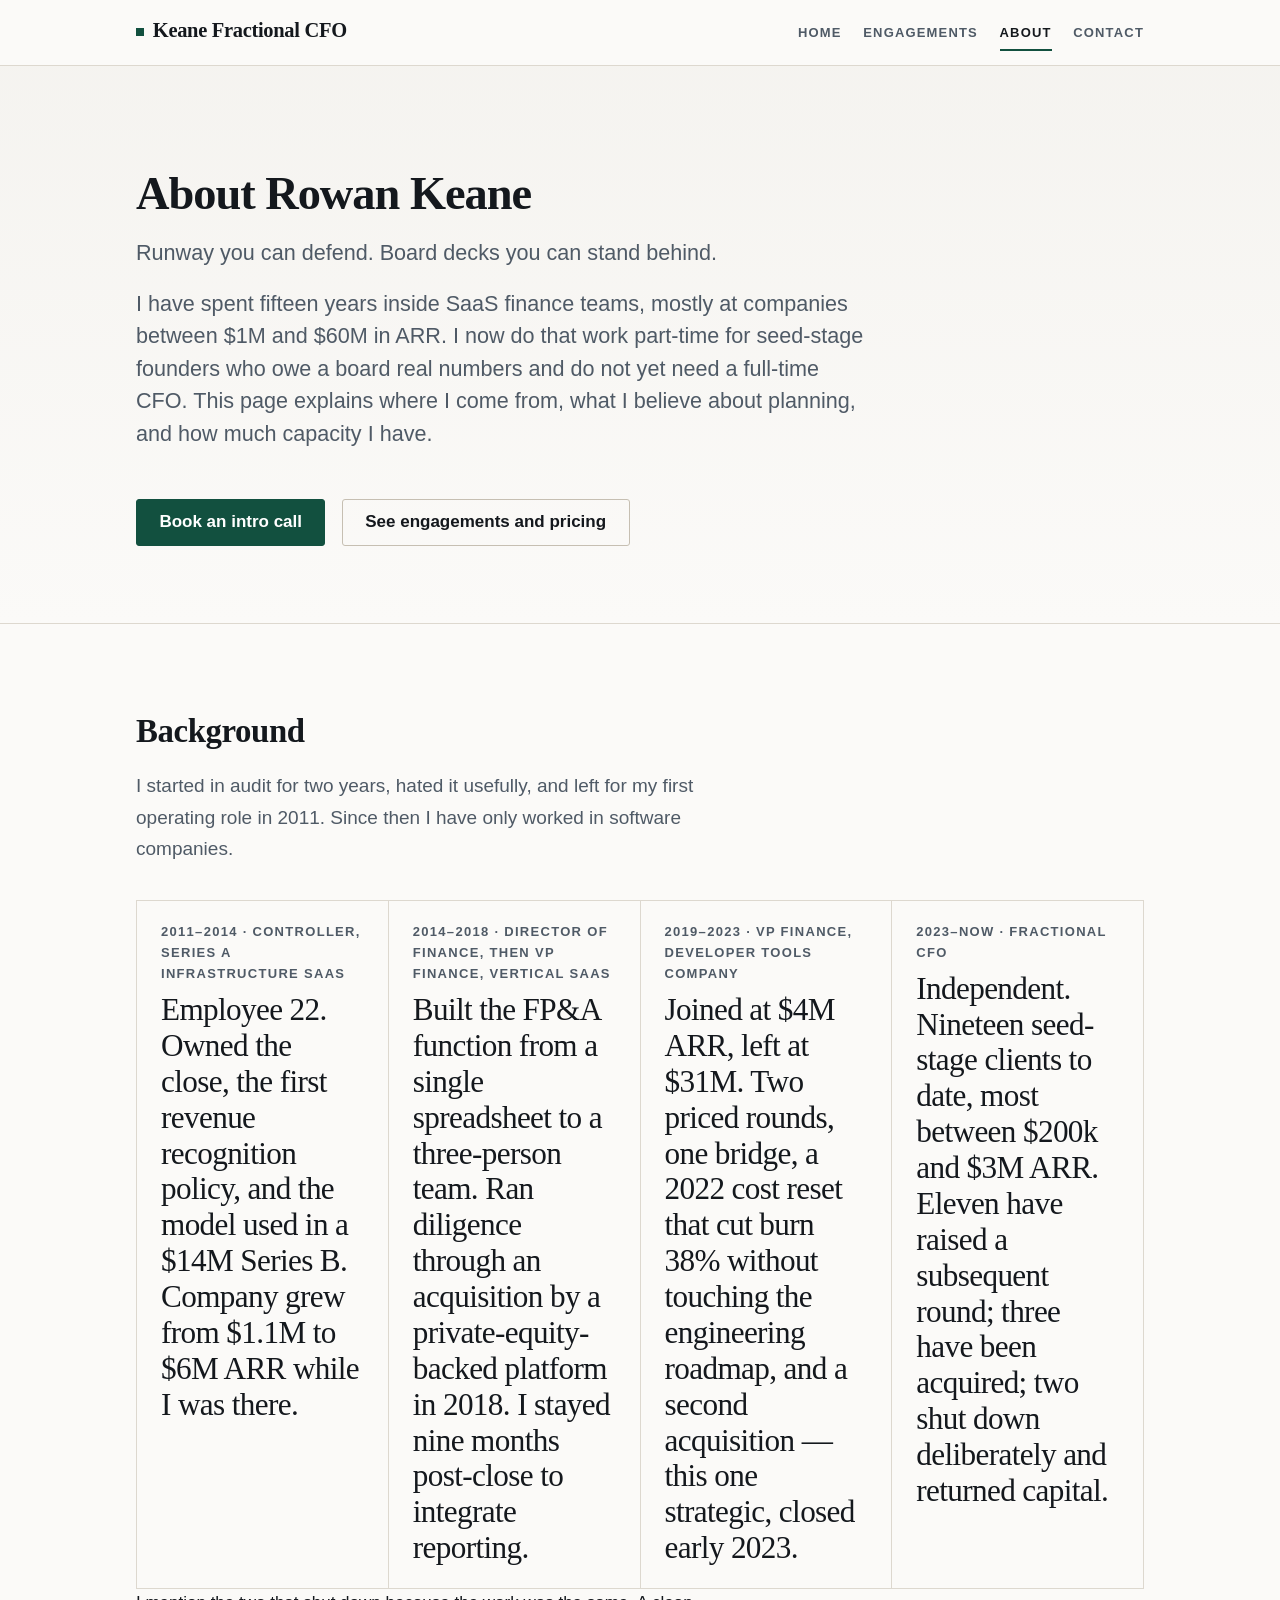
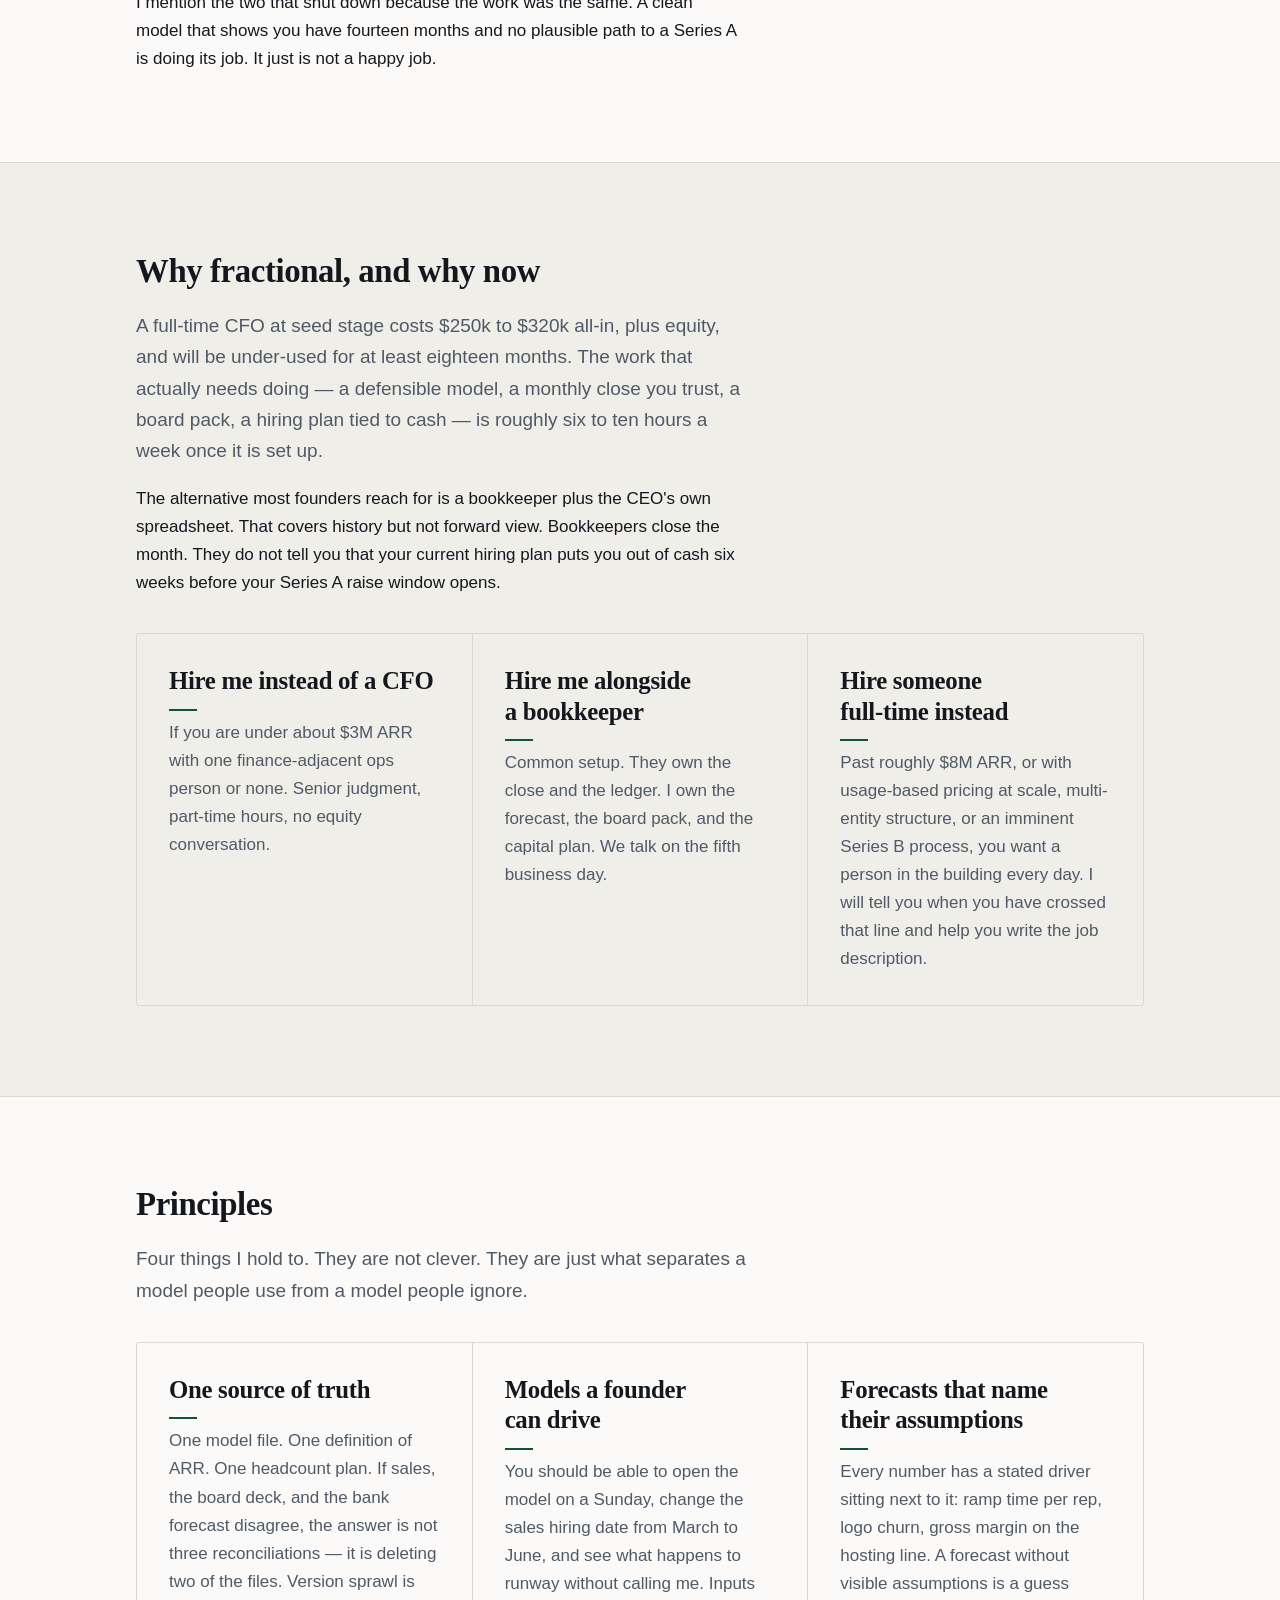
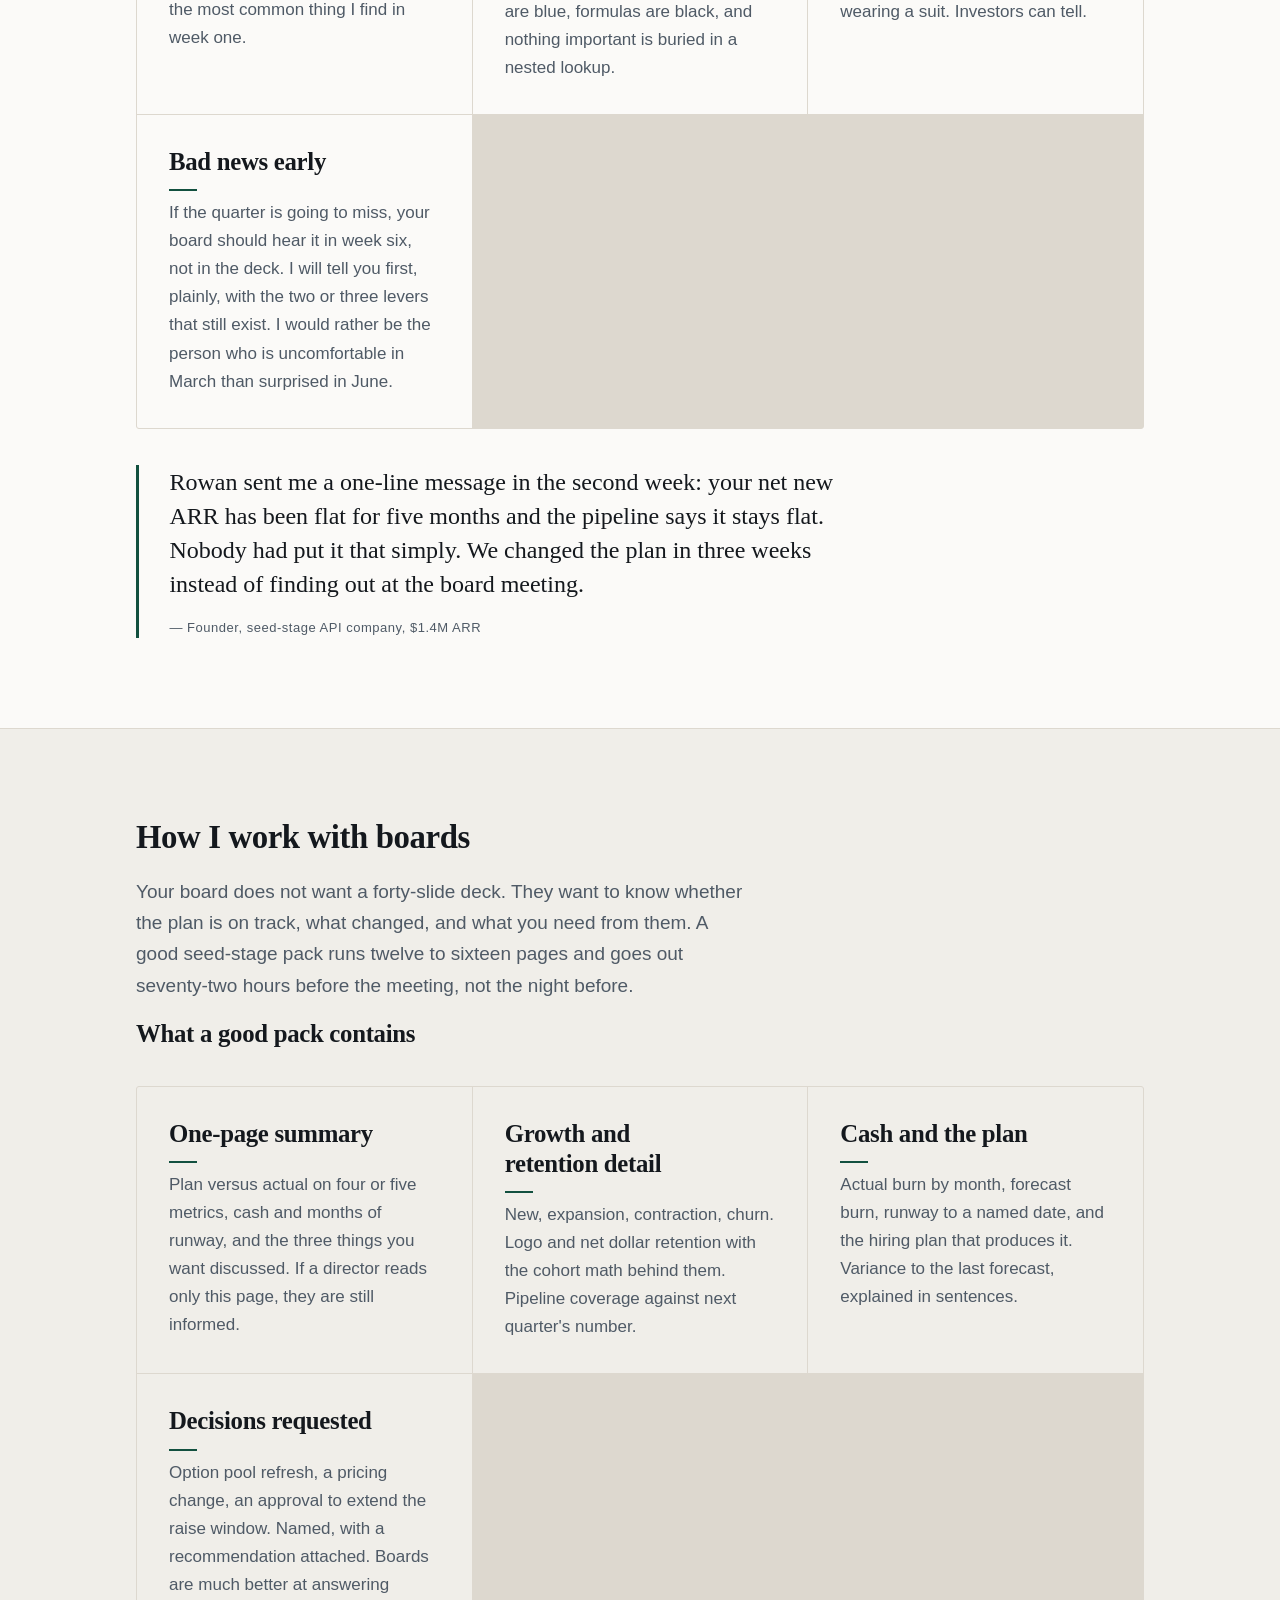
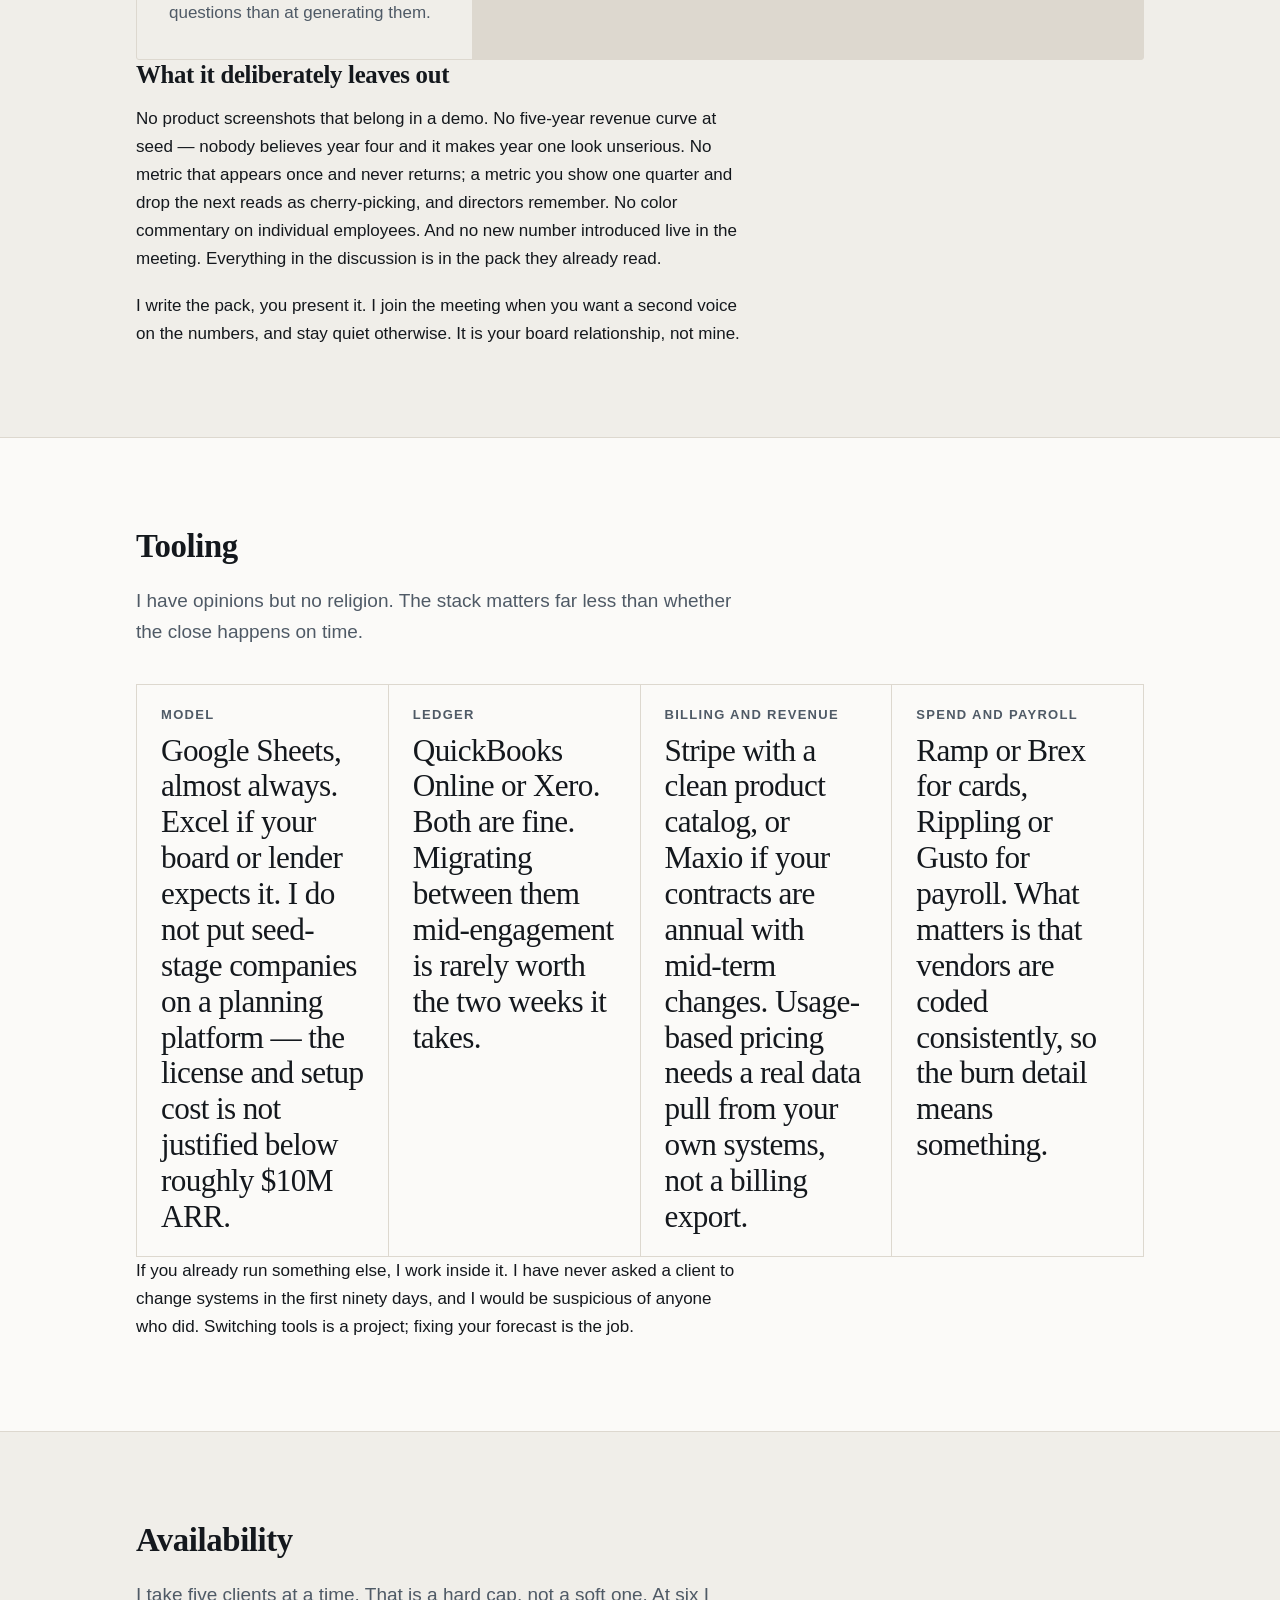
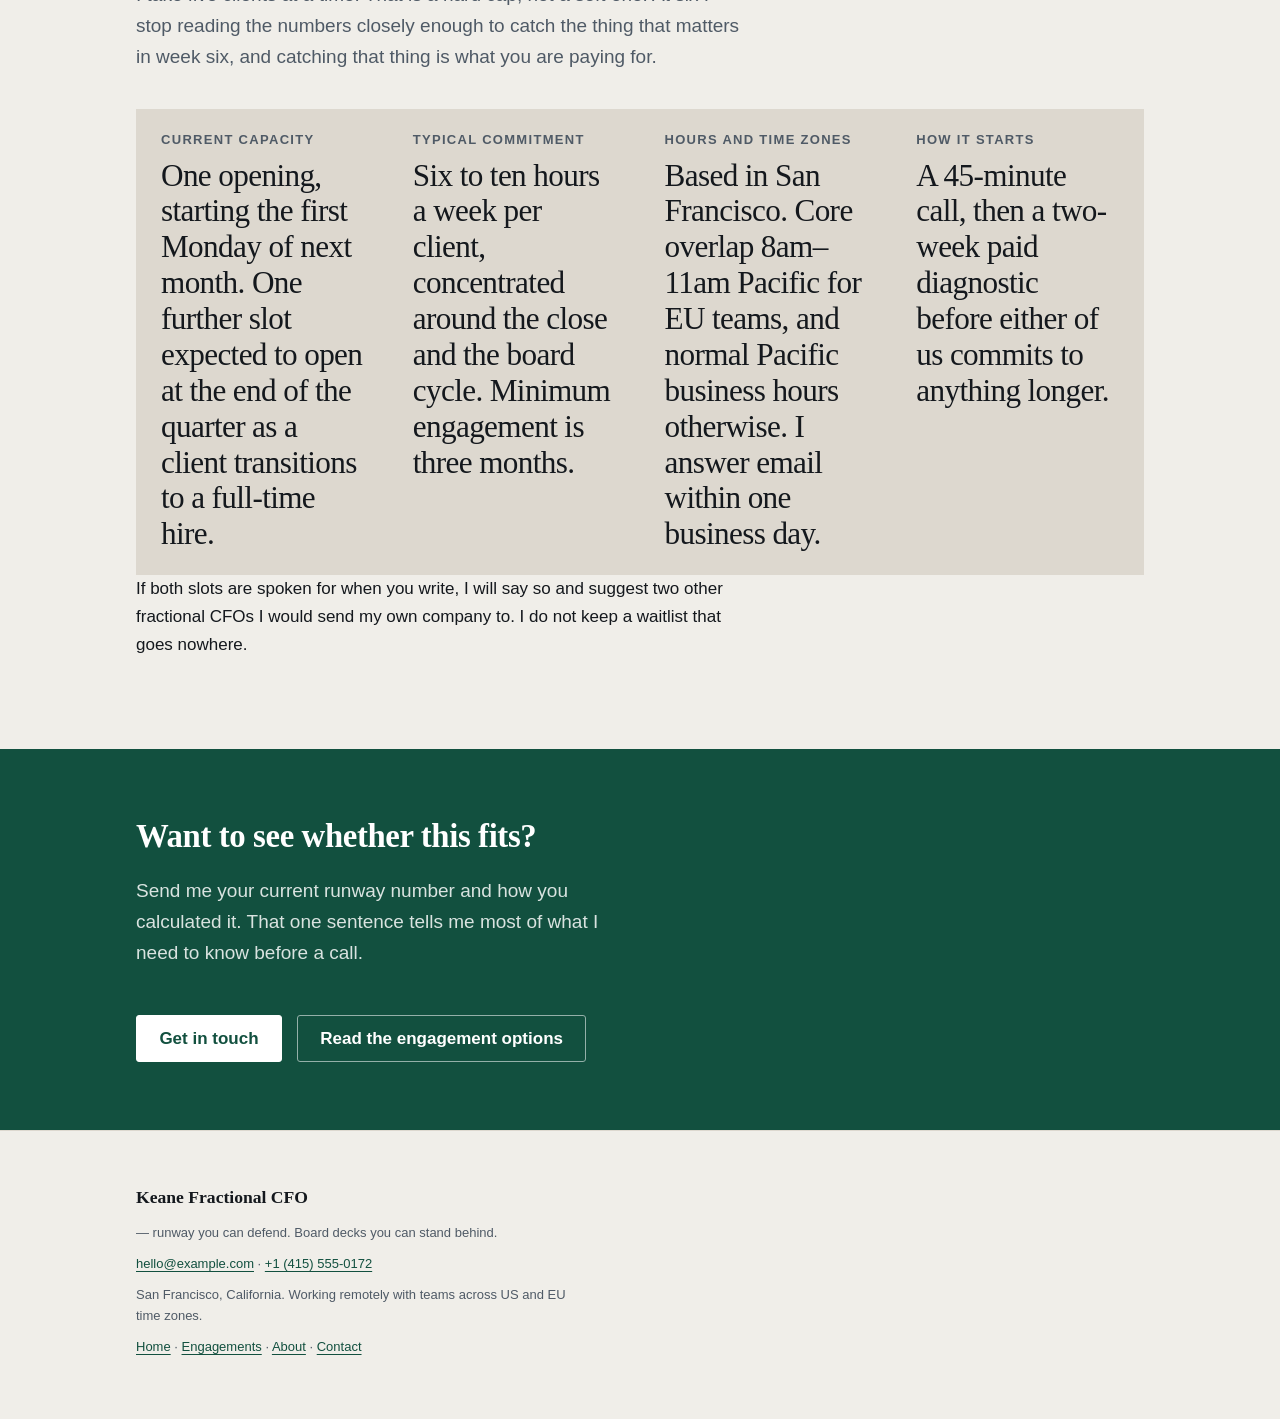
==== commit 4bb90009: "Publish Keane Fractional CFO — revision 4 The email, phone and location details live in the shared f" ====
--- a/about.html
+++ b/about.html
@@ -210,7 +210,7 @@
 <footer class="site-footer">
   <div class="container">
     <p><strong>Keane Fractional CFO</strong> — runway you can defend. Board decks you can stand behind.</p>
-    <p><a href="mailto:hello@example.com">hello@example.com</a> · <a href="tel:+16045550142">+1 (604) 555-0142</a></p>
+    <p><a href="mailto:hello@example.com">hello@example.com</a> · <a href="tel:+14155550172">+1 (415) 555-0172</a></p>
     <p>San Francisco, California. Working remotely with teams across US and EU time zones.</p>
     <p><a href="index.html">Home</a> · <a href="engagements.html">Engagements</a> · <a href="about.html">About</a> · <a href="contact.html">Contact</a></p>
   </div>
